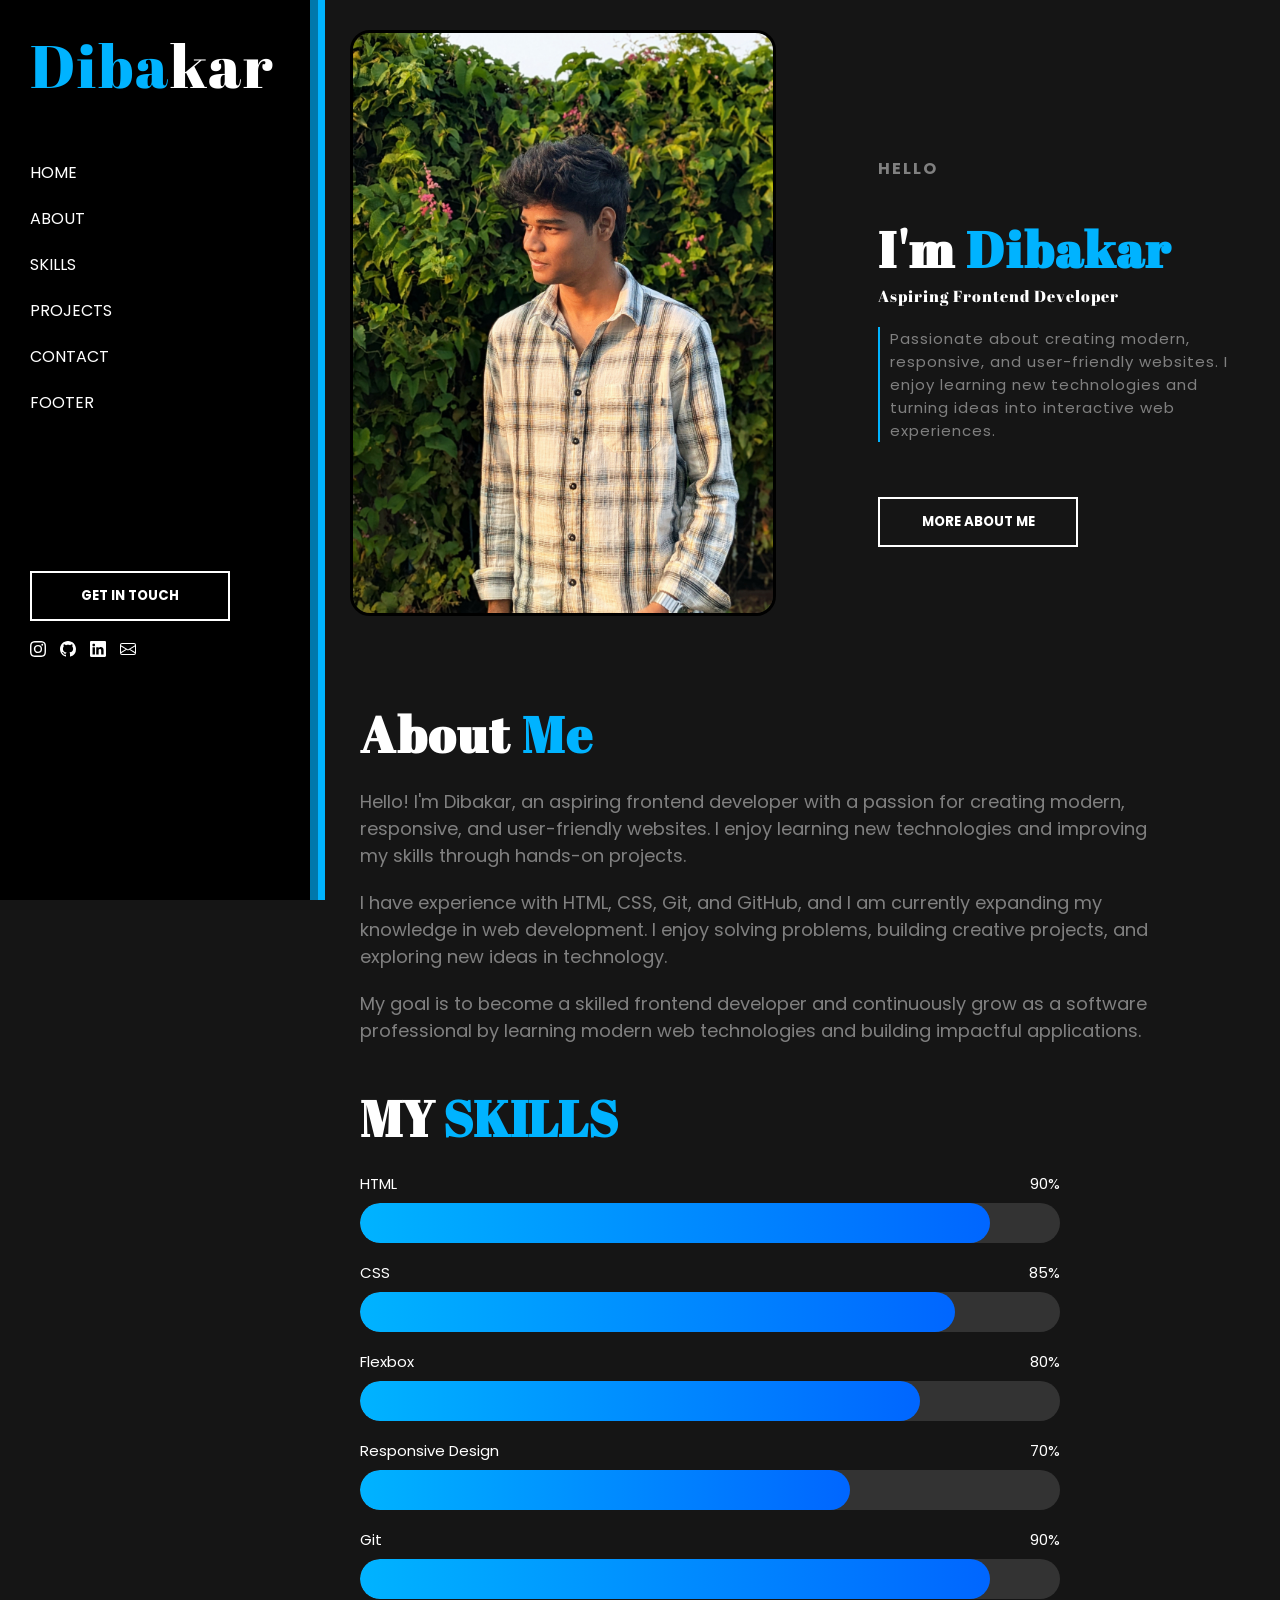
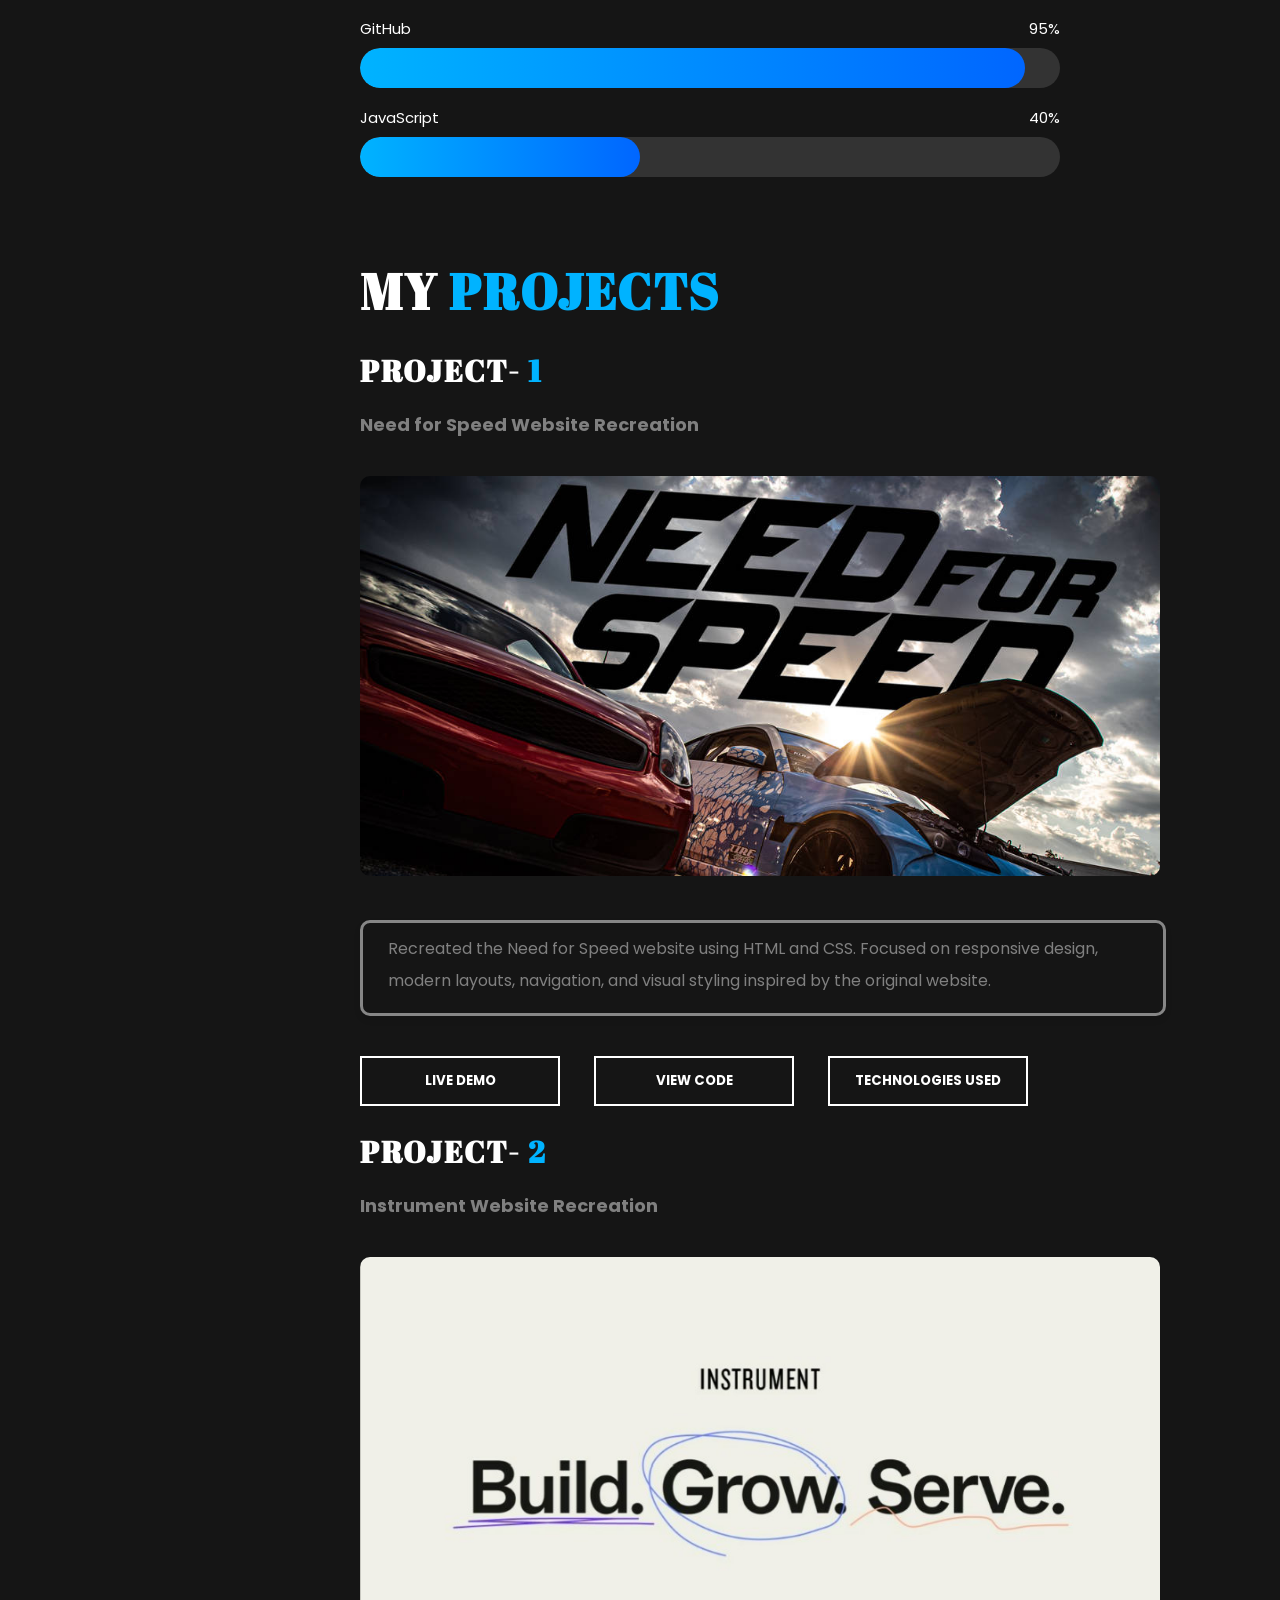
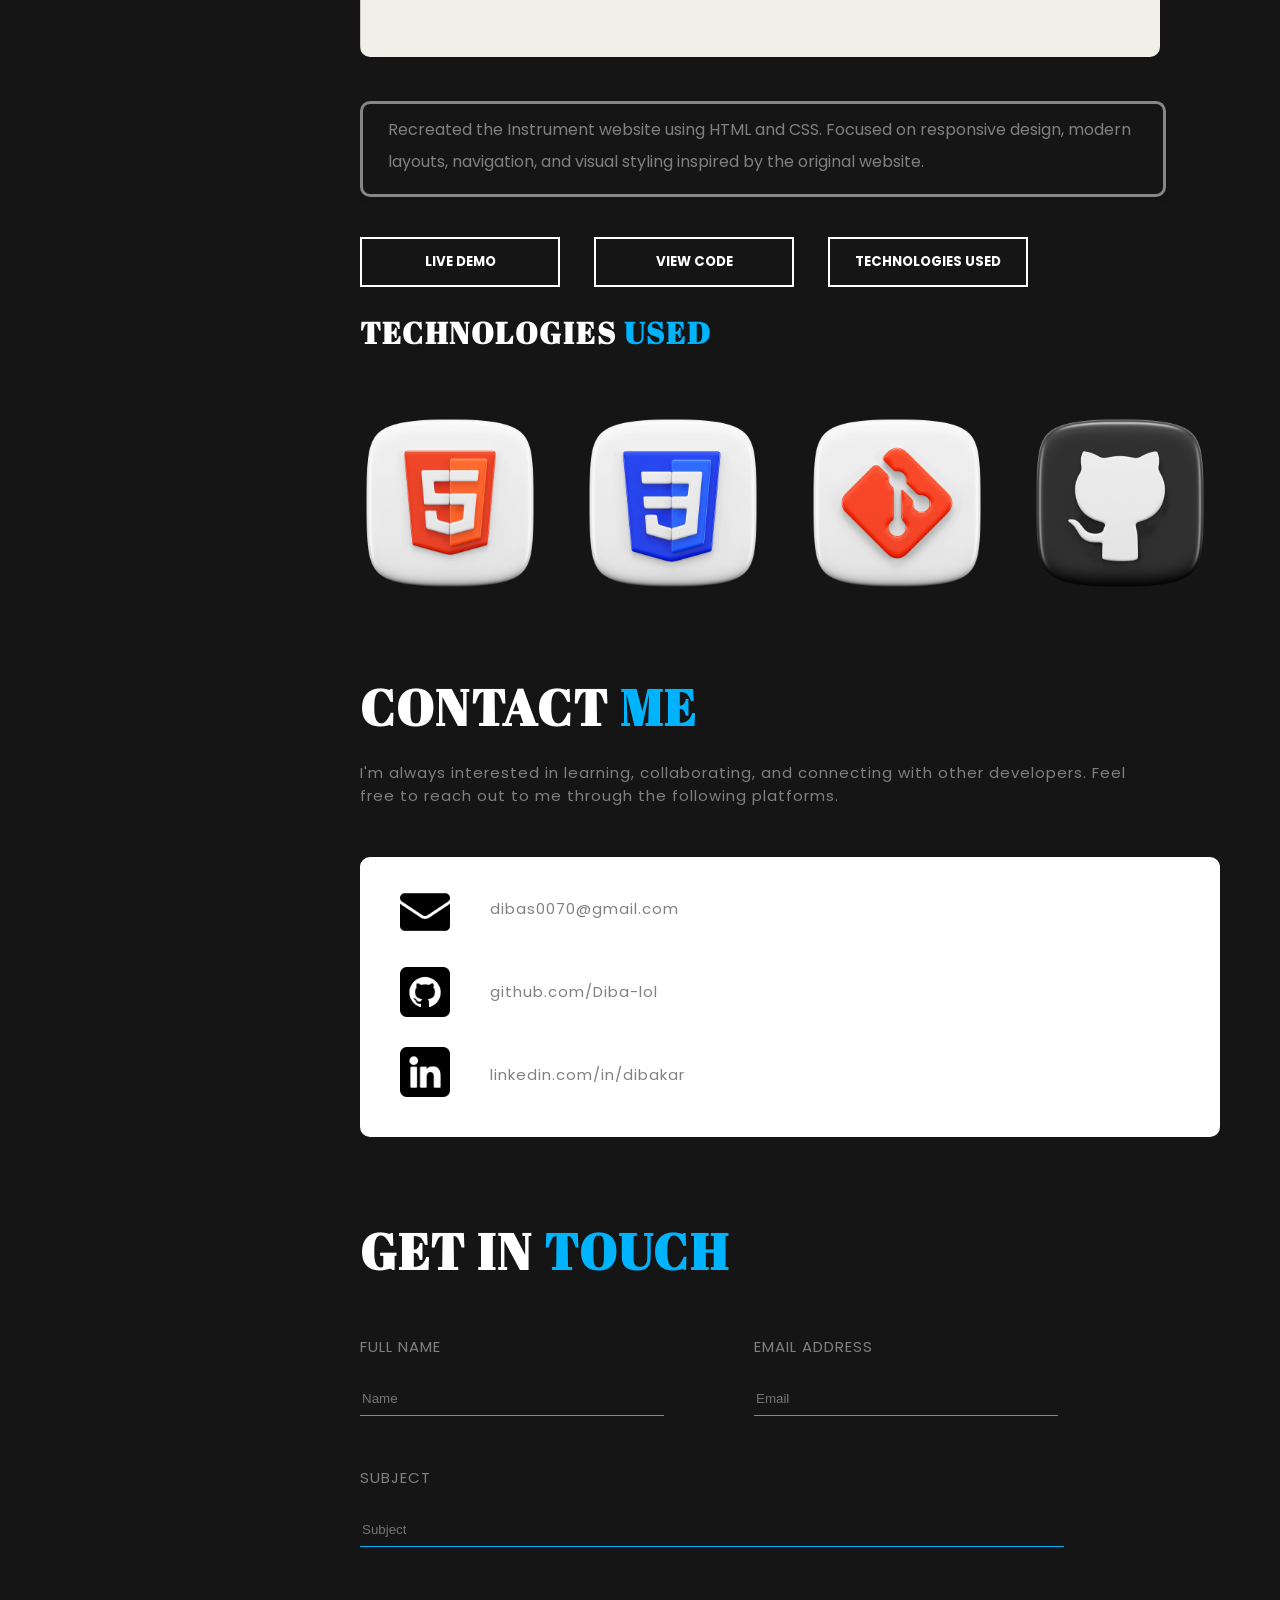
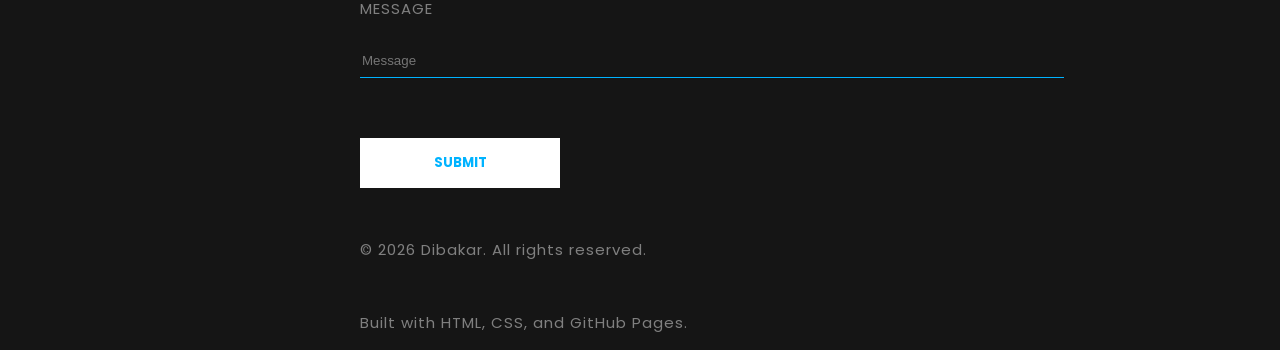
==== portfolio.html @ b7652b93 "Created My Protfolio" ====
<!DOCTYPE html>
<html lang="en">
<head>
  <meta charset="UTF-8">
  <meta name="viewport" content="width=device-width, initial-scale=1.0">
  <title>Dibakar</title>
  <link rel="stylesheet" href="https://cdnjs.cloudflare.com/ajax/libs/font-awesome/4.7.0/css/font-awesome.min.css">
  <link rel="preconnect" href="https://fonts.googleapis.com">
  <link rel="preconnect" href="https://fonts.gstatic.com" crossorigin>
  <link href="https://fonts.googleapis.com/css2?family=Abril+Fatface&family=Google+Sans:ital,opsz,wght@0,17..18,400..700;1,17..18,400..700&family=Poppins&family=Prata&display=swap" rel="stylesheet">
  <link rel="stylesheet" href="header.css">
  <link rel="stylesheet" href="body.css">
  <link rel="stylesheet" href="final.css">
</head>
<body>
  <div class="side-bar">
    <div class="side-container1">
      <h1 class="title"><span style="color: rgb(0, 179, 255);">Diba</span>kar</h1>
    </div>
    <div class="side-container2">
      <a href="#home">
        <p class="side-contant" >HOME</p>
      </a>
      <a href="#about">
        <p class="side-contant">ABOUT</p>
      </a>
            <a href="#skills">
        <p class="side-contant">SKILLS</p>
      </a>
      <a href="#projects">
        <p class="side-contant">PROJECTS</p>
      </a>
      <a href="#contact">
        <p class="side-contant">CONTACT</p>
      </a>
      <a href="#footer">
        <p class="side-contant">FOOTER</p>
      </a>
    </div>
    <div class="side-container3">
    <div class="sidebar-button">
      <a href="#get in touch">
      <button class="button-1">GET IN TOUCH</button>
      </a>
    </div>
    <a>
    <svg xmlns="http://www.w3.org/2000/svg" width="16" height="16" fill="currentColor" class="bi bi-instagram" viewBox="0 0 16 16"><path d="M8 0C5.829 0 5.556.01 4.703.048 3.85.088 3.269.222 2.76.42a3.9 3.9 0 0 0-1.417.923A3.9 3.9 0 0 0 .42 2.76C.222 3.268.087 3.85.048 4.7.01 5.555 0 5.827 0 8.001c0 2.172.01 2.444.048 3.297.04.852.174 1.433.372 1.942.205.526.478.972.923 1.417.444.445.89.719 1.416.923.51.198 1.09.333 1.942.372C5.555 15.99 5.827 16 8 16s2.444-.01 3.298-.048c.851-.04 1.434-.174 1.943-.372a3.9 3.9 0 0 0 1.416-.923c.445-.445.718-.891.923-1.417.197-.509.332-1.09.372-1.942C15.99 10.445 16 10.173 16 8s-.01-2.445-.048-3.299c-.04-.851-.175-1.433-.372-1.941a3.9 3.9 0 0 0-.923-1.417A3.9 3.9 0 0 0 13.24.42c-.51-.198-1.092-.333-1.943-.372C10.443.01 10.172 0 7.998 0zm-.717 1.442h.718c2.136 0 2.389.007 3.232.046.78.035 1.204.166 1.486.275.373.145.64.319.92.599s.453.546.598.92c.11.281.24.705.275 1.485.039.843.047 1.096.047 3.231s-.008 2.389-.047 3.232c-.035.78-.166 1.203-.275 1.485a2.5 2.5 0 0 1-.599.919c-.28.28-.546.453-.92.598-.28.11-.704.24-1.485.276-.843.038-1.096.047-3.232.047s-2.39-.009-3.233-.047c-.78-.036-1.203-.166-1.485-.276a2.5 2.5 0 0 1-.92-.598 2.5 2.5 0 0 1-.6-.92c-.109-.281-.24-.705-.275-1.485-.038-.843-.046-1.096-.046-3.233s.008-2.388.046-3.231c.036-.78.166-1.204.276-1.486.145-.373.319-.64.599-.92s.546-.453.92-.598c.282-.11.705-.24 1.485-.276.738-.034 1.024-.044 2.515-.045zm4.988 1.328a.96.96 0 1 0 0 1.92.96.96 0 0 0 0-1.92m-4.27 1.122a4.109 4.109 0 1 0 0 8.217 4.109 4.109 0 0 0 0-8.217m0 1.441a2.667 2.667 0 1 1 0 5.334 2.667 2.667 0 0 1 0-5.334"/></svg>
    </a>
    <a href="https://github.com/Diba-lol" target="_blank">
    <svg xmlns="http://www.w3.org/2000/svg" width="16" height="16" fill="currentColor" class="bi bi-github" viewBox="0 0 16 16"><path d="M8 0C3.58 0 0 3.58 0 8c0 3.54 2.29 6.53 5.47 7.59.4.07.55-.17.55-.38 0-.19-.01-.82-.01-1.49-2.01.37-2.53-.49-2.69-.94-.09-.23-.48-.94-.82-1.13-.28-.15-.68-.52-.01-.53.63-.01 1.08.58 1.23.82.72 1.21 1.87.87 2.33.66.07-.52.28-.87.51-1.07-1.78-.2-3.64-.89-3.64-3.95 0-.87.31-1.59.82-2.15-.08-.2-.36-1.02.08-2.12 0 0 .67-.21 2.2.82.64-.18 1.32-.27 2-.27s1.36.09 2 .27c1.53-1.04 2.2-.82 2.2-.82.44 1.1.16 1.92.08 2.12.51.56.82 1.27.82 2.15 0 3.07-1.87 3.75-3.65 3.95.29.25.54.73.54 1.48 0 1.07-.01 1.93-.01 2.2 0 .21.15.46.55.38A8.01 8.01 0 0 0 16 8c0-4.42-3.58-8-8-8"/></svg>
    </a>
    <a href="https://www.linkedin.com/in/dibakar-s-00095a318/" target="_blank">
      <svg xmlns="http://www.w3.org/2000/svg" width="16" height="16" fill="currentColor" class="bi bi-linkedin" viewBox="0 0 16 16"><path d="M0 1.146C0 .513.526 0 1.175 0h13.65C15.474 0 16 .513 16 1.146v13.708c0 .633-.526 1.146-1.175 1.146H1.175C.526 16 0 15.487 0 14.854zm4.943 12.248V6.169H2.542v7.225zm-1.2-8.212c.837 0 1.358-.554 1.358-1.248-.015-.709-.52-1.248-1.342-1.248S2.4 3.226 2.4 3.934c0 .694.521 1.248 1.327 1.248zm4.908 8.212V9.359c0-.216.016-.432.08-.586.173-.431.568-.878 1.232-.878.869 0 1.216.662 1.216 1.634v3.865h2.401V9.25c0-2.22-1.184-3.252-2.764-3.252-1.274 0-1.845.7-2.165 1.193v.025h-.016l.016-.025V6.169h-2.4c.03.678 0 7.225 0 7.225z"/></svg>
    </a>
    <a>
      <svg xmlns="http://www.w3.org/2000/svg" width="16" height="16" fill="currentColor" class="bi bi-envelope" viewBox="0 0 16 16"><path d="M0 4a2 2 0 0 1 2-2h12a2 2 0 0 1 2 2v8a2 2 0 0 1-2 2H2a2 2 0 0 1-2-2zm2-1a1 1 0 0 0-1 1v.217l7 4.2 7-4.2V4a1 1 0 0 0-1-1zm13 2.383-4.708 2.825L15 11.105zm-.034 6.876-5.64-3.471L8 9.583l-1.326-.795-5.64 3.47A1 1 0 0 0 2 13h12a1 1 0 0 0 .966-.741M1 11.105l4.708-2.897L1 5.383z"/></svg>
    </a>
    </div>
    </div>
  </div>
  <div class="home-container" id="home">
    <div>
      <img class="img-1" src="image/PXL_20260115_115658343.PORTRAIT.jpg" >
    </div>
    <div class="hello">
      <p class="info">HELLO</p>
      <h1 class="name">I'm <span style="color: rgb(0, 179, 255);">Dibakar</span></h1>
      <p class="description">Aspiring Frontend Developer</p>
      <p class="description1">Passionate about creating modern, responsive, and user-friendly websites. I enjoy learning new technologies and turning ideas into interactive web experiences.</p>
      <a href="#about">
      <button class="btn">MORE ABOUT ME</button>
      </a>
    </div>
  </div>
  <div id="about">
    <h1 class="abt">About <span style="color: rgb(0, 179, 255);">Me</span></h1>
    <p class="aboutme">Hello! I'm Dibakar, an aspiring frontend developer with a passion for creating modern, responsive, and user-friendly websites. I enjoy learning new technologies and improving my skills through hands-on projects.</p>
    <p class="aboutme">I have experience with HTML, CSS, Git, and GitHub, and I am currently expanding my knowledge in web development. I enjoy solving problems, building creative projects, and exploring new ideas in technology.</p>
    <p class="aboutme">My goal is to become a skilled frontend developer and continuously grow as a software professional by learning modern web technologies and building impactful applications.</p>

    <div class="skills-section" id="skills">
      <h1 class="skills-title">MY <span style="color: rgb(0, 179, 255);">SKILLS</span></h1>
      <div class="skill-item">
        <div class="skill-label">
          <span>HTML</span>
          <span>90%</span>
        </div>
        <div class="progress-bar"><div class="progress-fill html"></div></div>
      </div>
      <div class="skill-item">
        <div class="skill-label">
          <span>CSS</span>
          <span>85%</span>
        </div>
        <div class="progress-bar"><div class="progress-fill css"></div></div>
      </div>
      <div class="skill-item">
        <div class="skill-label">
          <span>Flexbox</span>
          <span>80%</span>
        </div>
        <div class="progress-bar"><div class="progress-fill fb"></div></div>
      </div>
      <div class="skill-item">
        <div class="skill-label">
          <span>Responsive Design</span>
          <span>70%</span>
        </div>
        <div class="progress-bar"><div class="progress-fill rd"></div></div>
      </div>
      <div class="skill-item">
        <div class="skill-label">
          <span>Git</span>
          <span>90%</span>
        </div>
        <div class="progress-bar"><div class="progress-fill git"></div></div>
      </div>
      <div class="skill-item">
        <div class="skill-label">
          <span>GitHub</span>
          <span>95%</span>
        </div>
        <div class="progress-bar"><div class="progress-fill github"></div></div>
      </div>
      <div class="skill-item">
        <div class="skill-label">
          <span>JavaScript</span>
          <span>40%</span>
        </div>
        <div class="progress-bar"><div class="progress-fill js"></div></div>
      </div>
    </div>
  </div>
  <section id="projects">
    <h1 class="project">MY <span style="color: rgb(0, 179, 255);">PROJECTS</span></h1>
    <div class="project-1">
    <h2 class="pro">PROJECT- <span style="color: rgb(0, 179, 255);">1</span></h2>
    <h3 class="project-title">Need for Speed Website Recreation</h3>
    <img class="project-image" src="image/need_for_speed_drift_days_by_mwinklerphotos_dfga2l3-pre.jpg" alt="Project 1">
    <div class="project-box">
    <p class="project-description">Recreated the Need for Speed website using HTML and CSS. Focused on responsive design, modern layouts, navigation, and visual styling inspired by the original website.</p>
    </div>
    </div>

    <div>
      <a href="https://diba-lol.github.io/project-2/" target="_blank">
        <button class="project-button">LIVE DEMO</button>
      </a>
      <a href="https://github.com/Diba-lol/project-2.git" target="_blank">
        <button class="project-button">VIEW CODE</button>
      </a>
      <a href="#technologies">
        <button class="project-button">TECHNOLOGIES USED</button>
      </a>
    </div>
    <div class="project-1">
    <h2 class="pro">PROJECT- <span style="color: rgb(0, 179, 255);">2</span></h2>
    <h3 class="project-title">Instrument Website Recreation</h3>
    <img class="project-image" src="image/Screenshot-2023-02-09-133128.jpg" alt="Project 1">
    <div class="project-box">
    <p class="project-description">Recreated the Instrument website using HTML and CSS. Focused on responsive design, modern layouts, navigation, and visual styling inspired by the original website.</p>
    </div>
    </div>
    <div>
      <a href="https://diba-lol.github.io/project-1/" target="_blank">
        <button class="project-button">LIVE DEMO</button>
      </a>
      <a href="https://github.com/Diba-lol/project-1.git" target="_blank">
        <button class="project-button">VIEW CODE</button>
      </a>
      <a href="#technologies">
        <button class="project-button">TECHNOLOGIES USED</button>
      </a>
    </div>
    <h2 class="pro" id="technologies">TECHNOLOGIES <span style="color: rgb(0, 179, 255);">USED</span></h2>
    <div class="tech-images">
      <img class="tech-image" src="image/html.png" alt="HTML">
      <img class="tech-image" src="image/css.png" alt="CSS">
      <img class="tech-image" src="image/git.png" alt="Git">
      <img class="tech-image" src="image/github (1).png" alt="Github">
    </div>
  </section>
  <section id="contact">
    <div>
      <h1 class="contact">CONTACT <span style="color: rgb(0, 179, 255);">ME</span></h1>
      <p class="contact-description">I'm always interested in learning, collaborating, and connecting with other developers. Feel free to reach out to me through the following platforms.</p>
    </div>
    <div class="contact-container">
    <div class="contact-images">
      <img class="contact-image" src="image/email.png" alt="Email">
      <img class="contact-image" src="image/github.png" alt="Github">
      <img class="contact-image" src="image/linkedin (2).png" alt="LinkedIn">
    </div>
    <div class="contact-info">
      <a href="mailto:dibas0070@gmail.com">
        <p class="contact-text1">dibas0070@gmail.com</p>
      </a>
      <a href="https://github.com/Diba-lol" target="_blank">
        <p class="contact-text2">github.com/Diba-lol</p>
      </a>
      <a href="https://www.linkedin.com/in/dibakar-s-00095a318/" target="_blank">
        <p class="contact-text3">linkedin.com/in/dibakar</p>
      </a>
    </div>
    </div>
  </section>
  <h1 class="contact" id="get in touch">GET IN <span style="color: rgb(0, 179, 255);">TOUCH</span></h1>
  <div class="contact-form1">
  <div>
  <p class="contact-text">FULL NAME</p>
  <input type="text" class="input-field1" placeholder="Name">
  </div>
  <div class="contact-form-group">
  <p class="contact-text">EMAIL ADDRESS</p>
  <input type="email" class="input-field1" placeholder="Email">
  </div>
  </div>
  <div class="contact-form2">
  <p class="contact-text">SUBJECT</p>
  <input type="text" class="input-field2" placeholder="Subject">
  </div>
  <div class="contact-form3">
  <p class="contact-text">MESSAGE</p>
  <input type="text" class="input-field2" placeholder="Message">
  </div>
  <button class="submit-button">SUBMIT</button>
  <footer id="footer">
    <div class="footer-container">
      <p class="footer-text">© 2026 Dibakar. All rights reserved.</p>
      <p class="footer-text">Built with HTML, CSS, and GitHub Pages.</p>
      <div class="footer-icons">

  
  </body>
</html>
---- header.css ----
body{
  background-color: rgb(21, 21, 21);
  height: 5150px;
  padding-left: 330px;
  margin: 0%;
}

a{
  text-decoration: none;
  color: white;
}
.side-bar{
  display: inline-block;
  position: fixed;
  top: 0;
  left: 0;
  background-color: black;
  color: white;
  width: 280px;
  bottom: 0;
  border-right-style:groove;
  border-right-color: rgb(0, 179, 255);
  border-right-width: 15px;
  padding-top: 25px;
  padding-left: 30px;
}

.title{
  font-family: "Abril Fatface", serif;
  font-style: normal;
  font-weight: 300;
  font-size: 60px;
  margin: 0%;
  letter-spacing: 2px;
}

.side-container2{
  font-family: "Poppins", sans-serif;
  font-weight: 400;
  font-style: normal;
  margin-top: 50px;
  width: 50px;

}

.side-contant{
  cursor: pointer;
  position: relative;
  display: inline-block;
  transition: color 0.3s ease;
  margin-right: 18px;
  margin-top: 5px;
}

.side-contant::after{
  content: "";
  position: absolute;
  left: 0;
  bottom: -2px;
  width: 0;
  height: 2px;
  background-color: rgb(0, 179, 255);
  transition: width 0.3s ease;
}

.side-contant:hover{
  color: rgb(0, 179, 255);
}

.side-contant:hover::after{
  width: 100%;
}

.side-container3{
  width: 200px;
  margin-top: 140px;
}

.button-1{
  background-color: black;
  color: white;
  border-style: solid;
  border-color: white;
  width: 200px;
  height: 50px;
  font-family: "Poppins", sans-serif;
  font-weight: bold;
  transition: background-color 0.5s,color 0.5s;
  cursor: pointer;
}

.button-1:hover{
  background-color: white;
  color: rgb(0, 179, 255);
}

.button-1:active{
  opacity: 80%;
}


svg{
  margin-top: 20px;
  margin-right: 10px;
  cursor: pointer;
  
}
---- body.css ----
.img-1{
  margin-top: 30px;
  object-fit: cover;
  width: 420px;
  height: 580px;
  transition: transform 0.4s ease, box-shadow 0.4s ease;
  border-style: solid;
  border-radius: 20px;
  margin-left: 20px;
}

.img-1:hover,
.img-1:active{
  transform: translateX(5px) scale(1.01);
  box-shadow: 0 8px 20px rgba(0, 0, 0, 0.25);
}

.home-container{
  display: flex;
  flex-direction: row;
  justify-content: space-between;

}

.hello{
  padding-top: 140px;
  padding-right: 50px;

}

.info{
  font-family: "Poppins", sans-serif;
  color: gray;
  font-weight: bold;
  letter-spacing: 2px;

}

.name{
  font-family: "Abril Fatface", serif;
  color: white;
  font-size: 50px;
  margin-bottom: 0px;
  letter-spacing: 2px;
}

.description{
   font-family: "Abril Fatface", serif;
   color: white;
   margin-top: 2px;
   letter-spacing: 1px;
}

.description1{
   font-family: "Poppins", sans-serif;
   color: gray;
   margin-top: 10px;
   letter-spacing: 1px;
   font-size: 15px;
   width: 340px;
   border-left: 2px solid rgb(0, 179, 255);
   padding-left: 10px;
   margin-top: 20px;
}

.btn{
 background-color: rgb(21, 21, 21);
  color: white;
  border-style: solid;
  border-color: white;
  width: 200px;
  height: 50px;
  font-family: "Poppins", sans-serif;
  font-weight: bold;
  transition: background-color 0.5s,color 0.5s;
  cursor: pointer;
  margin-top: 40px;
}

.btn:hover{
  background-color: white;
  color: rgb(0, 179, 255);
}
.abt{
  font-family: "Abril Fatface", serif;
  color: white;
  font-size: 50px;
  margin-bottom: 0px;
  letter-spacing: 2px;
  margin-left: 30px;
  margin-top: 80px;
}
.aboutme{
  font-family: "Poppins", sans-serif;
  color: gray;
  font-size: 18px;
  margin-left: 30px;
  margin-top: 20px;
  width: 800px;
  line-height: 1.5;
}

.skills-section{
  margin: 40px 30px 0;
  width: 700px;
}

.skills-title{
  font-family: "Abril Fatface", serif;
  color: white;
  font-size: 50px;
  margin-bottom: 20px;
}

.skill-item{
  margin-bottom: 18px;
}

.skill-label{
  display: flex;
  justify-content: space-between;
  color: white;
  font-family: "Poppins", sans-serif;
  font-size: 15px;
  margin-bottom: 8px;
}

.progress-bar{
  width: 100%;
  height: 40px;
  background-color: #333;
  border-radius: 30px;
  overflow: hidden; 
}

 
.progress-fill{
  height: 100%;
  border-radius: 30px;
  transform: scaleX(0);
  transform-origin: left;
  animation: fillBar 1.2s ease forwards;
}

.html{ width: 90%; background: linear-gradient(90deg, rgb(0,179,255), rgb(0, 102, 255)); }
.css{ width: 85%; background: linear-gradient(90deg, rgb(0,179,255), rgb(0, 102, 255)); }
.fb{ width: 80%; background: linear-gradient(90deg, rgb(0,179,255), rgb(0, 102, 255)); }
.rd{ width: 70%; background: linear-gradient(90deg, rgb(0,179,255), rgb(0, 102, 255)); }
.git{ width: 90%; background: linear-gradient(90deg, rgb(0,179,255), rgb(0, 102, 255)); }
.github{ width: 95%; background: linear-gradient(90deg, rgb(0,179,255), rgb(0, 102, 255)); }
.js{ width: 40%; background: linear-gradient(90deg, rgb(0,179,255), rgb(0, 102, 255)); }

@keyframes fillBar {
  from { transform: scaleX(0); }
  to { transform: scaleX(1); }
}

.project{
  font-family: "Abril Fatface", serif;
  color: white;
  font-size: 50px;
  margin-bottom: 0px;
  letter-spacing: 2px;
  margin-left: 30px;
  margin-top: 80px;
}

.pro{
  font-family: "Abril Fatface", serif;
  color: white;
  font-size: 30px;
  margin-bottom: 0px;
  letter-spacing: 2px;
  margin-left: 30px;
}

.project-title{
  font-family: "Poppins", sans-serif;
  color: gray;
  font-size: 18px;
  margin-left: 30px;
  margin-top: 20px;
  width: 800px;
  line-height: 1.5;
}

.project-image{
  width: 800px;
  height: 400px;
  object-fit: cover;
  object-position: top;
  margin-left: 30px;
  margin-top: 20px;
  border-radius: 10px;
  transition: transform 0.3s ease, box-shadow 0.3s ease;

}

.project-image:hover,
.project-image:active{
  transform: translateY(-5px) scale(1.02);
  box-shadow: 0 8px 20px rgba(0, 0, 0, 0.25);
}

.project-description{
  font-family: "Poppins", sans-serif;
  color: gray;
  font-size: 16px;
  width: 750px;
  line-height: 2;
  padding: 10px;
  margin-left: 30px;
  margin:auto

}

.project-box{
  background-color: rgb(21, 21, 21);
  border-style: solid;
  border-color: rgb(134, 134, 134);
  width: 800px;
  margin-left: 30px;
  height: 90px;
  margin-top: 40px;
  border-radius: 10px;
  box-shadow: 0 4px 6px rgba(0, 0, 0, 0.1);
  transition: transform 0.3s ease, box-shadow 0.3s ease; 
}

.project-box:hover,
.project-box:active{  
  transform: translateY(-5px) scale(1.02);
  box-shadow: 0 8px 20px rgba(0, 0, 0, 0.25);
}

.project-button{
  background-color: rgb(21, 21, 21);
  color: white;
  border-style: solid;
  border-color: white;
  width: 200px;
  height: 50px;
  font-family: "Poppins", sans-serif;
  font-weight: bold;
  transition: background-color 0.5s,color 0.5s;
  cursor: pointer;
  margin-left: 30px;
  margin-top: 40px;
}

.project-button:hover{
  background-color: white;
  color: rgb(0, 179, 255);
}

.tech-images{
  display: flex;
  flex-direction: row;
  justify-content: space-between;
  margin-left: 30px;
  margin-top: 60px;
  margin-right: 70px;
}

.tech-image{
  width: 180px;
  object-fit: contain;
  transition: transform 0.3s ease, box-shadow 0.3s ease;  
}

.tech-image:hover,
.tech-image:active{ 
  transform: translateY(-5px) scale(1.02);
}
---- final.css ----
.contact{
  font-family: "Abril Fatface", serif;
  color: white;
  font-size: 50px;
  margin-bottom: 0px;
  letter-spacing: 2px;
  margin-left: 30px;
  margin-top: 80px;
}

.contact-description{
  font-family: "Poppins", sans-serif;
  color: gray;
  letter-spacing: 1px;
  font-size: 15px;
  width: 800px;
  margin-top: 20px;
  margin-left: 30px;
}

.contact-image{
  width: 50px;
  height: 50px;
  margin-top: 30px;
  margin-left: 40px;

}

.contact-container{
  display: flex;
  flex-direction: row;
  margin-top: 50px;
  background-color: white;
  height: 280px;
  margin-left: 30px;
  margin-right: 60px;
  border-radius: 10px;
  transition: box-shadow 0.3s ease;
}

.contact-container:hover{
  box-shadow: 0px 0px 10px rgb(0, 179, 255);
  transition: box-shadow 0.3s ease;
}

.contact-images{
  display: flex;
  flex-direction: column;
}

.contact-text1{
  font-family: "Poppins", sans-serif;
  color: gray;
  letter-spacing: 1px;
  font-size: 15px;
  margin-top: 10px;
  margin-left: 40px;
  display: inline-block;
}

.contact-text2{
  font-family: "Poppins", sans-serif;
  color: gray;
  letter-spacing: 1px;
  font-size: 15px;
  margin-top: 45px;
  margin-left: 40px;
  display: inline-block;
}

.contact-text3{
  font-family: "Poppins", sans-serif;
  color: gray;
  letter-spacing: 1px;
  font-size: 15px;
  margin-top: 45px;
  margin-left: 40px;
  display: inline-block;
}

.contact-text1:hover, .contact-text2:hover, .contact-text3:hover{
  color: rgb(0, 179, 255);
  cursor: pointer;
}

.contact-info{
  display: flex;
  flex-direction: column;
  margin-top: 30px;
}

.contact-form1{
  display: flex;
  flex-direction: row;
  margin-top: 40px;
}

.contact-text{
  font-family: "Poppins", sans-serif;
  color: gray;
  letter-spacing: 1px;
  font-size: 15px;
  margin-top: 10px;
  margin-left: 30px;
}

.input-field1{
  width: 300px;
  height: 30px;
  margin-top: 10px;
  margin-left: 30px;
  border: none;
  background-color: rgb(21, 21, 21);
  color: white;
  border-bottom: 1px solid rgb(0, 179, 255);
}

.input-field1:focus{
  outline: none;
  border-bottom: 1px solid rgb(0, 179, 255);
}

.contact-form-group{
  margin-left: 60px;
}

.contact-form2{
  margin-top: 50px;
}

.input-field2{
  width: 700px;
  height: 30px;
  margin-top: 10px;
  margin-left: 30px;
  border: none;
  background-color: rgb(21, 21, 21);
  color: white;
  border-bottom: 1px solid rgb(0, 179, 255);
}

.input-field2:focus{
  outline: none;
  border-bottom: 1px solid rgb(0, 179, 255);
}

.contact-form3{
  margin-top: 50px;
}

.submit-button{
  width: 200px;
  height: 50px;
  margin-top: 60px;
  margin-left: 30px;
  background-color: white;
  color: rgb(0, 179, 255);
  font-family: "Poppins", sans-serif;
  font-weight: bold;
  border: none;
  cursor: pointer;
}

.submit-button:hover{
  background-color: rgb(0, 179, 255);
  color: white;
  transition: background-color 0.3s ease, color 0.3s ease;

}

.submit-button:active{
  opacity: 80%;
}

.footer-text{
  font-family: "Poppins", sans-serif;
  color: gray;
  letter-spacing: 1px;
  font-size: 15px;
  margin-top: 50px;
  margin-left: 30px;
}
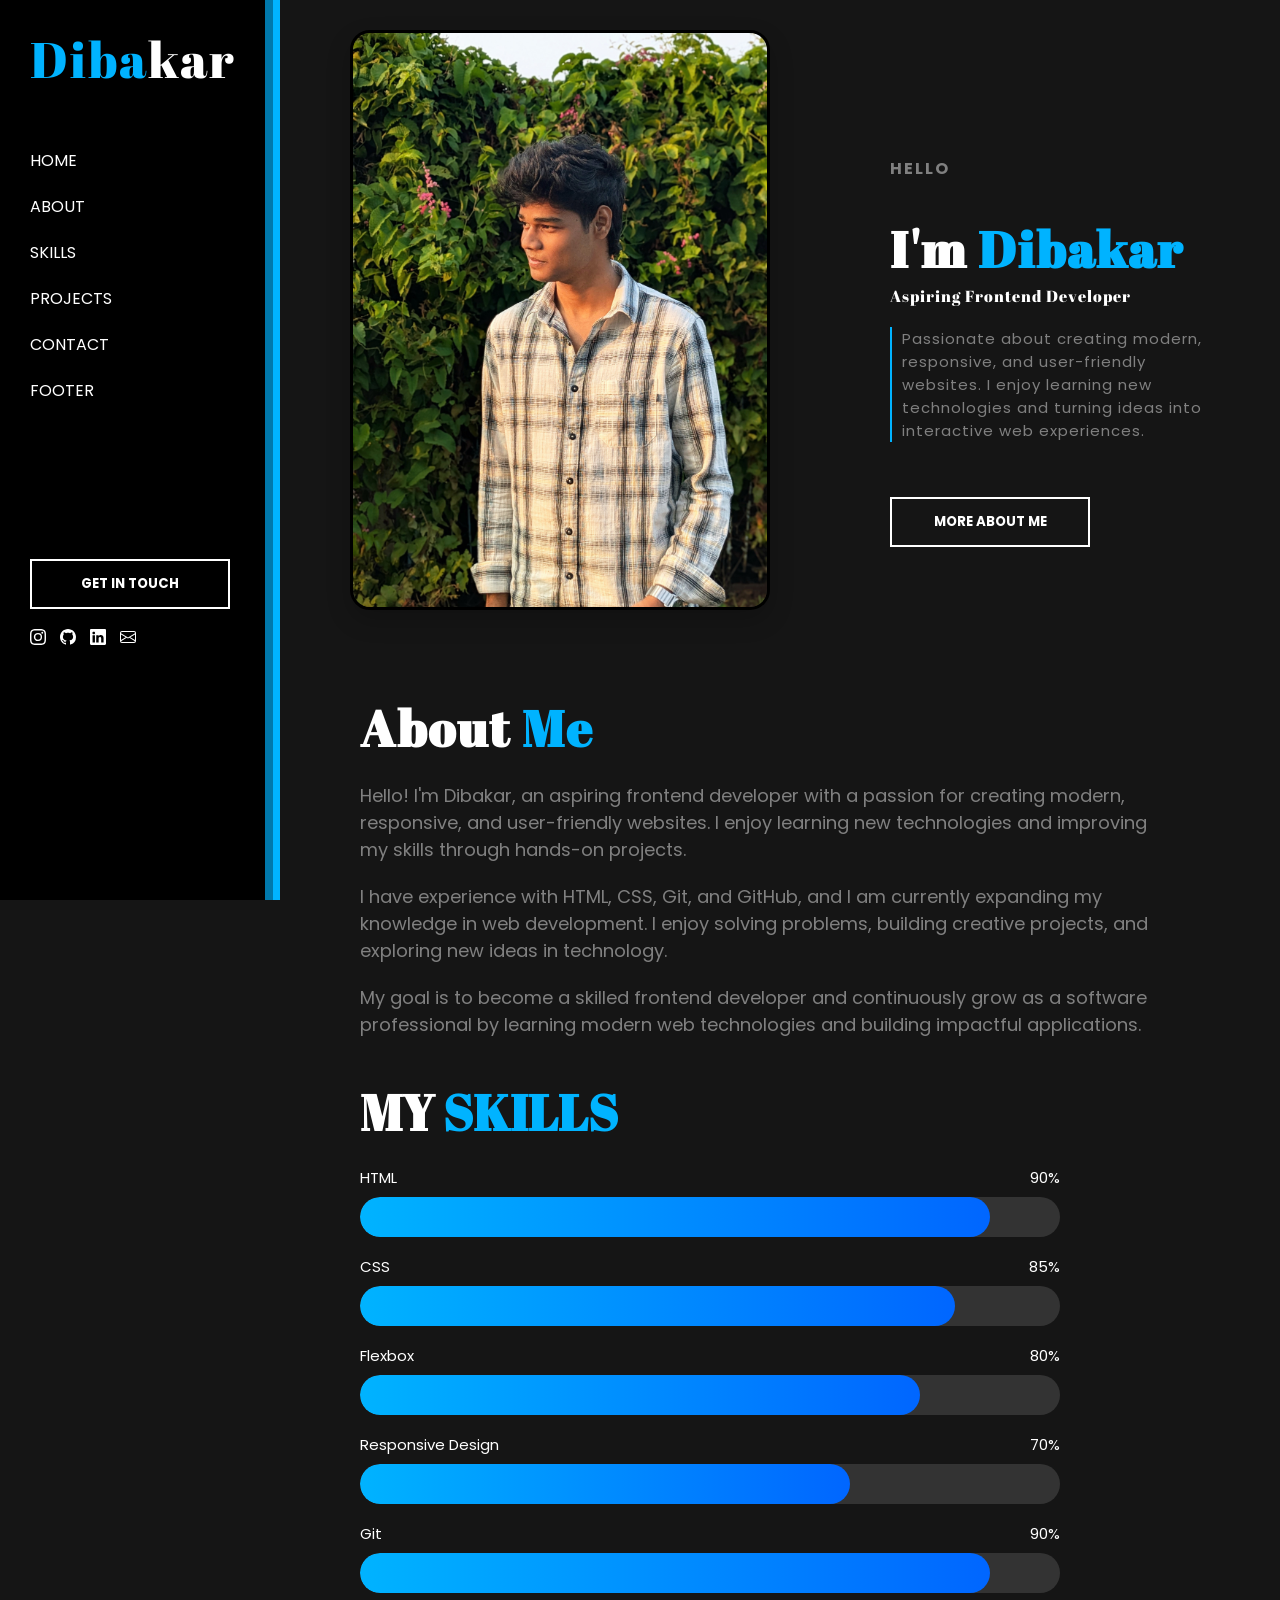
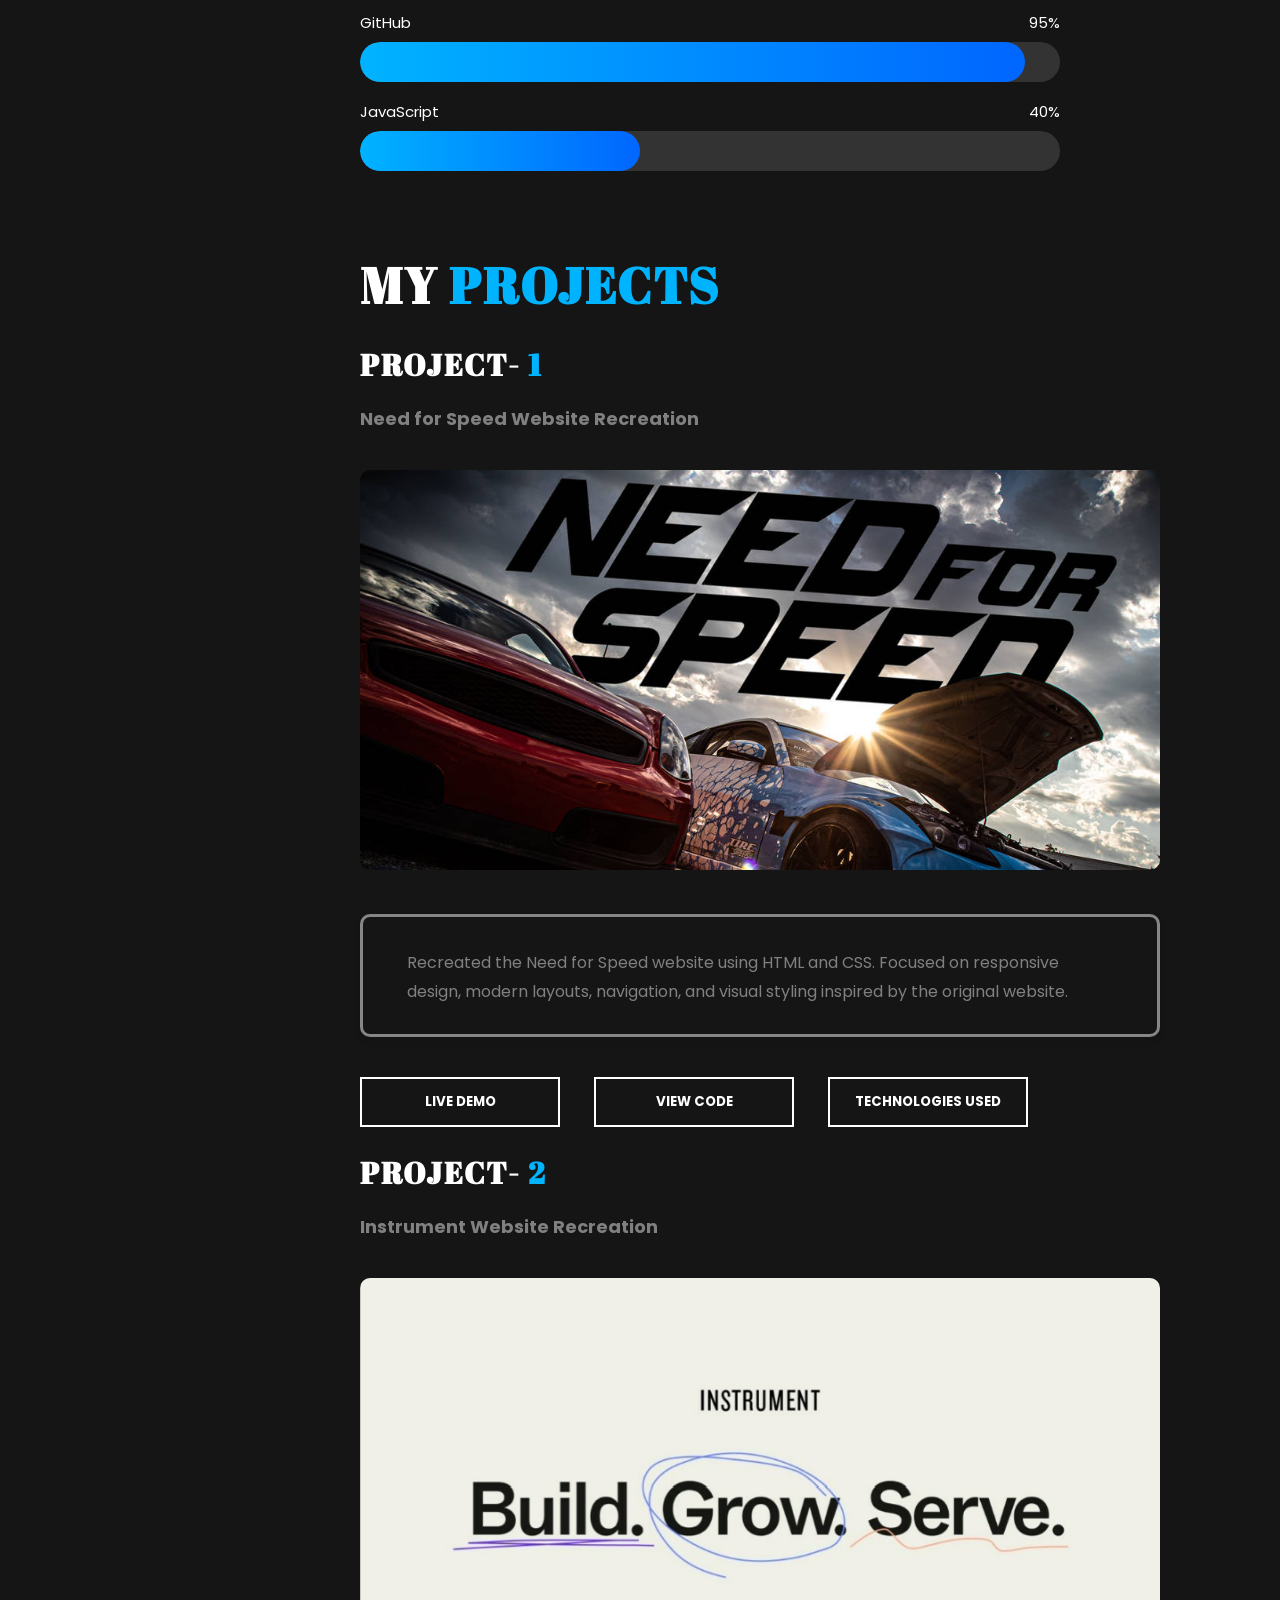
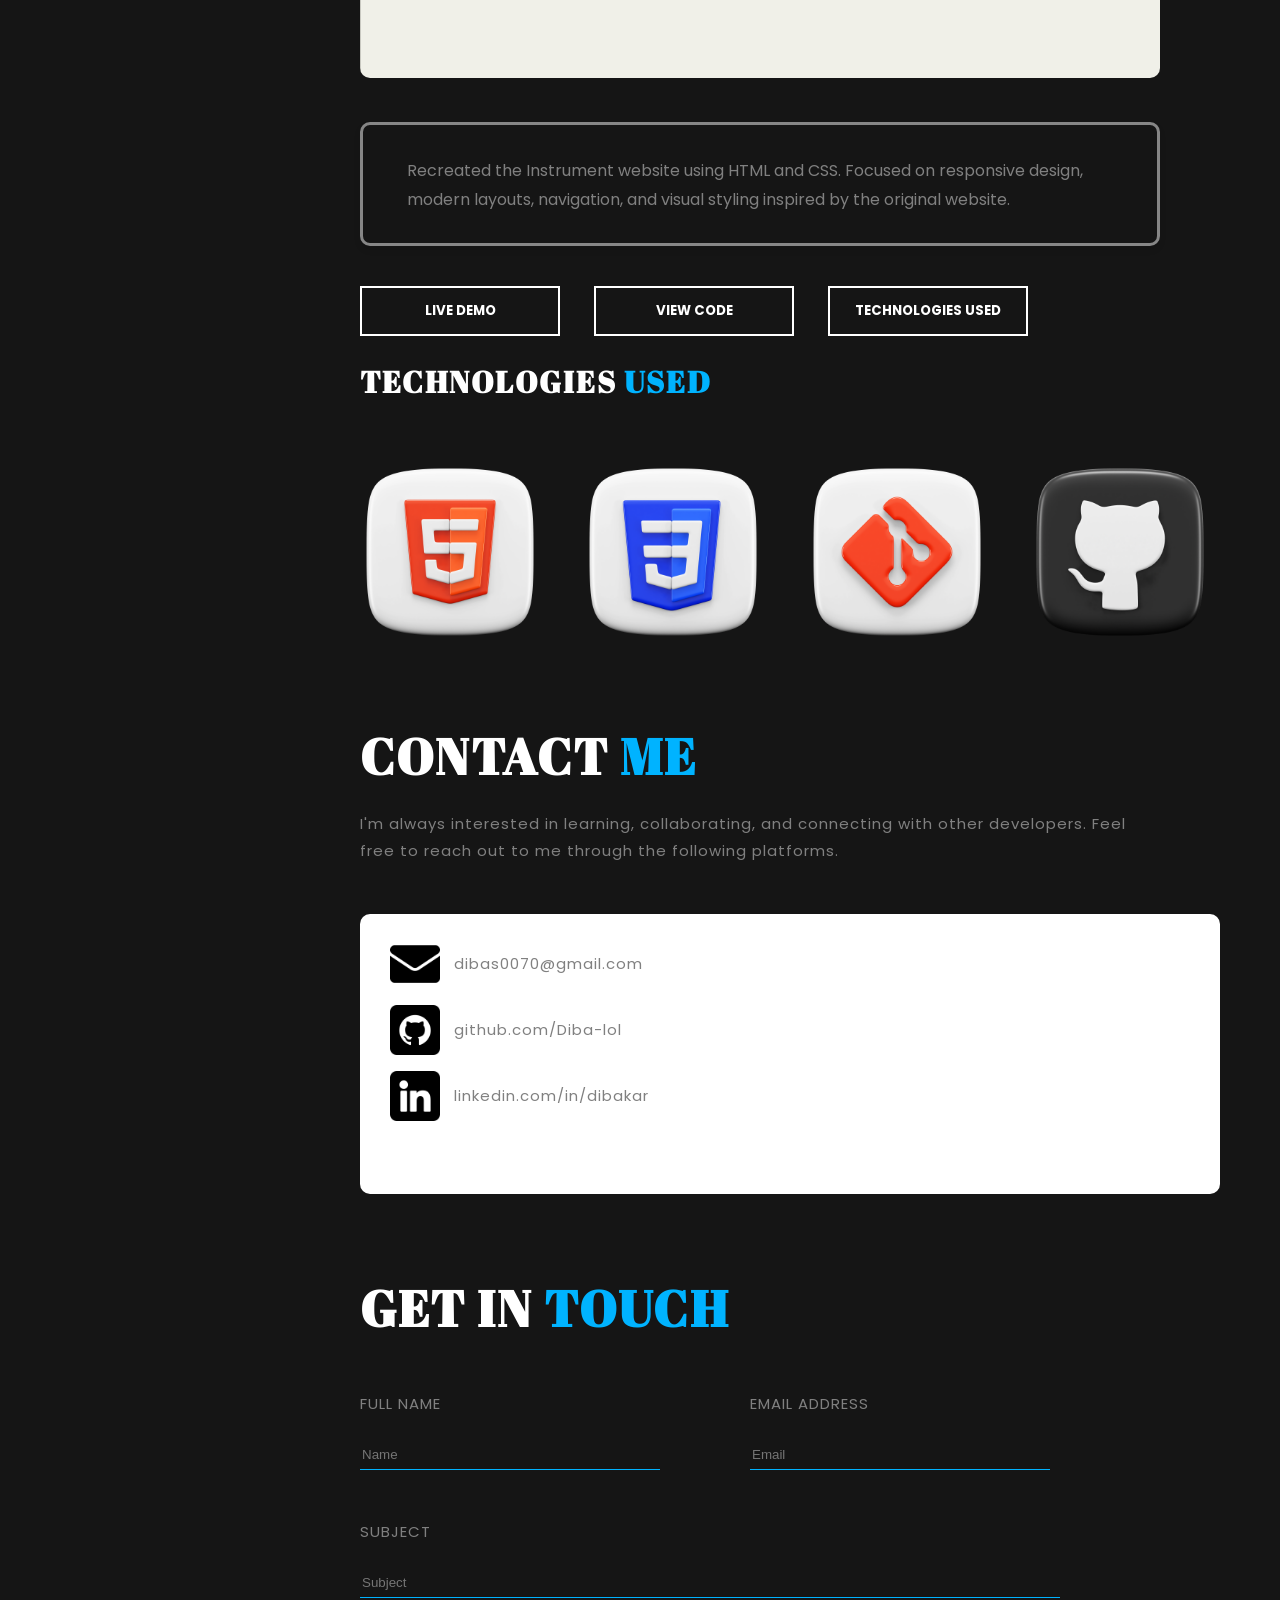
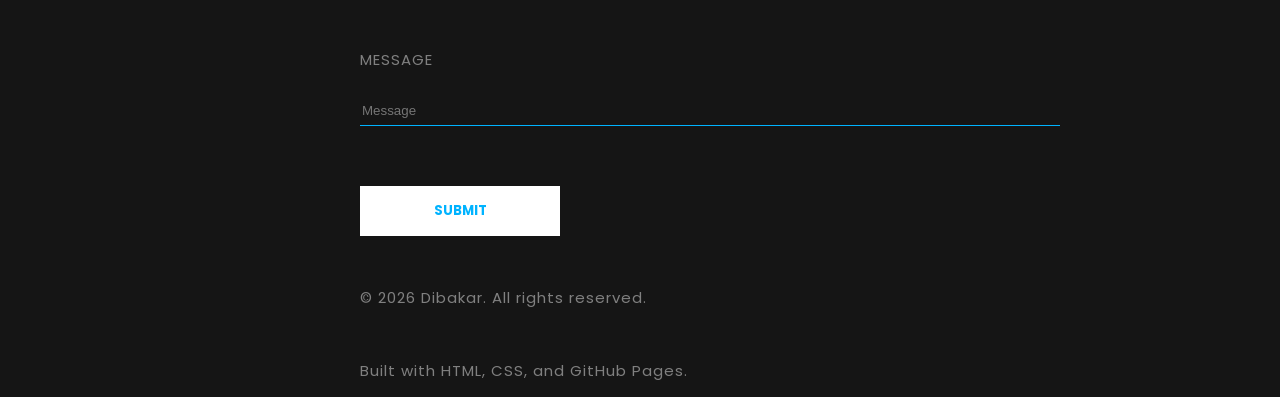
==== commit 027f66e8: "Created My Portfolio" ====
--- a/portfolio.html
+++ b/portfolio.html
@@ -186,22 +186,18 @@
       <p class="contact-description">I'm always interested in learning, collaborating, and connecting with other developers. Feel free to reach out to me through the following platforms.</p>
     </div>
     <div class="contact-container">
-    <div class="contact-images">
-      <img class="contact-image" src="image/email.png" alt="Email">
-      <img class="contact-image" src="image/github.png" alt="Github">
-      <img class="contact-image" src="image/linkedin (2).png" alt="LinkedIn">
-    </div>
-    <div class="contact-info">
-      <a href="mailto:dibas0070@gmail.com">
-        <p class="contact-text1">dibas0070@gmail.com</p>
-      </a>
-      <a href="https://github.com/Diba-lol" target="_blank">
-        <p class="contact-text2">github.com/Diba-lol</p>
-      </a>
-      <a href="https://www.linkedin.com/in/dibakar-s-00095a318/" target="_blank">
-        <p class="contact-text3">linkedin.com/in/dibakar</p>
-      </a>
-    </div>
+      <div class="contact-row">
+        <img class="contact-image" src="image/email.png" alt="Email">
+        <a href="mailto:dibas0070@gmail.com" class="contact-link">dibas0070@gmail.com</a>
+      </div>
+      <div class="contact-row">
+        <img class="contact-image" src="image/github.png" alt="Github">
+        <a href="https://github.com/Diba-lol" target="_blank" class="contact-link">github.com/Diba-lol</a>
+      </div>
+      <div class="contact-row">
+        <img class="contact-image" src="image/linkedin (2).png" alt="LinkedIn">
+        <a href="https://www.linkedin.com/in/dibakar-s-00095a318/" target="_blank" class="contact-link">linkedin.com/in/dibakar</a>
+      </div>
     </div>
   </section>
   <h1 class="contact" id="get in touch">GET IN <span style="color: rgb(0, 179, 255);">TOUCH</span></h1>
--- a/header.css
+++ b/header.css
@@ -1,8 +1,13 @@
+*{
+  box-sizing: border-box;
+}
+
 body{
   background-color: rgb(21, 21, 21);
-  height: 5150px;
+  min-height: 100vh;
   padding-left: 330px;
-  margin: 0%;
+  margin: 0;
+  overflow-x: hidden;
 }
 
 a{
@@ -18,18 +23,18 @@
   color: white;
   width: 280px;
   bottom: 0;
-  border-right-style:groove;
+  border-right-style: groove;
   border-right-color: rgb(0, 179, 255);
   border-right-width: 15px;
-  padding-top: 25px;
-  padding-left: 30px;
+  padding: 25px 20px 30px 30px;
+  z-index: 10;
 }
 
 .title{
   font-family: "Abril Fatface", serif;
   font-style: normal;
   font-weight: 300;
-  font-size: 60px;
+  font-size: 50px;
   margin: 0%;
   letter-spacing: 2px;
 }
@@ -85,13 +90,14 @@
   height: 50px;
   font-family: "Poppins", sans-serif;
   font-weight: bold;
-  transition: background-color 0.5s,color 0.5s;
+  transition: background-color 0.5s, color 0.5s, transform 0.3s ease;
   cursor: pointer;
 }
 
 .button-1:hover{
   background-color: white;
   color: rgb(0, 179, 255);
+  transform: translateY(-2px);
 }
 
 .button-1:active{
--- a/body.css
+++ b/body.css
@@ -7,6 +7,7 @@
   border-style: solid;
   border-radius: 20px;
   margin-left: 20px;
+  box-shadow: 0 10px 25px rgba(0, 0, 0, 0.2);
 }
 
 .img-1:hover,
@@ -64,7 +65,7 @@
 }
 
 .btn{
- background-color: rgb(21, 21, 21);
+  background-color: rgb(21, 21, 21);
   color: white;
   border-style: solid;
   border-color: white;
@@ -72,7 +73,7 @@
   height: 50px;
   font-family: "Poppins", sans-serif;
   font-weight: bold;
-  transition: background-color 0.5s,color 0.5s;
+  transition: background-color 0.5s, color 0.5s, transform 0.3s ease;
   cursor: pointer;
   margin-top: 40px;
 }
@@ -80,6 +81,7 @@
 .btn:hover{
   background-color: white;
   color: rgb(0, 179, 255);
+  transform: translateY(-2px);
 }
 .abt{
   font-family: "Abril Fatface", serif;
@@ -206,21 +208,21 @@
   font-family: "Poppins", sans-serif;
   color: gray;
   font-size: 16px;
-  width: 750px;
-  line-height: 2;
-  padding: 10px;
-  margin-left: 30px;
-  margin:auto
-
+  width: min(750px, calc(100% - 60px));
+  line-height: 1.8;
+  padding: 12px 14px;
+  margin-left: 30px;
+  margin-top: 20px;
+  box-sizing: border-box;
 }
 
 .project-box{
   background-color: rgb(21, 21, 21);
   border-style: solid;
   border-color: rgb(134, 134, 134);
-  width: 800px;
-  margin-left: 30px;
-  height: 90px;
+  width: min(800px, calc(100% - 60px));
+  margin-left: 30px;
+  min-height: 90px;
   margin-top: 40px;
   border-radius: 10px;
   box-shadow: 0 4px 6px rgba(0, 0, 0, 0.1);
@@ -242,7 +244,7 @@
   height: 50px;
   font-family: "Poppins", sans-serif;
   font-weight: bold;
-  transition: background-color 0.5s,color 0.5s;
+  transition: background-color 0.5s, color 0.5s, transform 0.3s ease;
   cursor: pointer;
   margin-left: 30px;
   margin-top: 40px;
@@ -251,6 +253,7 @@
 .project-button:hover{
   background-color: white;
   color: rgb(0, 179, 255);
+  transform: translateY(-2px);
 }
 
 .tech-images{
@@ -272,3 +275,172 @@
 .tech-image:active{ 
   transform: translateY(-5px) scale(1.02);
 }
+
+@media (max-width: 1100px){
+  .home-container{
+    flex-direction: column;
+    align-items: flex-start;
+    padding-right: 20px;
+  }
+
+  .hello{
+    padding-top: 40px;
+    padding-right: 0;
+  }
+
+  .img-1{
+    margin-left: 0;
+    width: min(90vw, 420px);
+    height: auto;
+  }
+
+  .aboutme,
+  .skills-section,
+  .project-title,
+  .project-description,
+  .project-box,
+  .project-image,
+  .contact-description{
+    width: min(90vw, 800px);
+    margin-left: 30px;
+    box-sizing: border-box;
+  }
+
+  .project-image{
+    height: auto;
+  }
+
+  .project-button{
+    display: inline-block;
+    margin: 20px 15px 0 30px;
+  }
+
+  .tech-images{
+    flex-wrap: wrap;
+    gap: 20px;
+    margin-right: 30px;
+  }
+
+  .tech-image{
+    width: 120px;
+  }
+}
+
+@media (max-width: 768px){
+  .home-container{
+    padding: 20px;
+  }
+
+  .img-1{
+    width: 100%;
+    max-width: 320px;
+    height: auto;
+    margin-top: 20px;
+  }
+
+  .name{
+    font-size: 40px;
+  }
+
+  .description1{
+    width: 100%;
+    max-width: 340px;
+  }
+
+  .abt,
+  .skills-title,
+  .project,
+  .contact{
+    font-size: 36px;
+    margin-left: 20px;
+  }
+
+  .aboutme,
+  .skills-section,
+  .project-title,
+  .project-description,
+  .project-box,
+  .contact-description{
+    width: calc(100% - 40px);
+    margin-left: 20px;
+  }
+
+  .project-image{
+    width: calc(100% - 40px);
+    margin-left: 20px;
+    height: auto;
+  }
+
+  .project-button{
+    width: calc(100% - 40px);
+    margin: 15px 20px 0;
+  }
+
+  .project-description{
+    width: calc(100% - 40px);
+    margin-left: 20px;
+    padding: 12px;
+  }
+
+  .project-box{
+    width: calc(100% - 40px);
+    margin-left: 20px;
+  }
+
+  .tech-images{
+    margin-left: 20px;
+    margin-right: 20px;
+    justify-content: center;
+  }
+
+  .tech-image{
+    width: 100px;
+  }
+}
+
+@media (max-width: 480px){
+  body{
+    padding-left: 0;
+  }
+
+  .home-container{
+    padding: 16px;
+  }
+
+  .hello{
+    padding-top: 20px;
+  }
+
+  .name{
+    font-size: 32px;
+  }
+
+  .description,
+  .description1,
+  .aboutme,
+  .project-description,
+  .contact-description{
+    font-size: 14px;
+    line-height: 1.7;
+  }
+
+  .btn,
+  .project-button,
+  .submit-button{
+    width: 100%;
+    margin-left: 0;
+  }
+
+  .project-button{
+    margin-top: 12px;
+  }
+
+  .skills-section,
+  .project-box,
+  .project-image,
+  .aboutme,
+  .contact-description{
+    width: 100%;
+    margin-left: 0;
+  }
+}
--- a/final.css
+++ b/final.css
@@ -13,80 +13,55 @@
   color: gray;
   letter-spacing: 1px;
   font-size: 15px;
-  width: 800px;
+  width: min(800px, calc(100% - 60px));
   margin-top: 20px;
   margin-left: 30px;
+  line-height: 1.8;
 }
 
 .contact-image{
   width: 50px;
   height: 50px;
-  margin-top: 30px;
-  margin-left: 40px;
-
+  margin: 0;
+}
+
+
+.contact-container:hover{
+  box-shadow: 0px 0px 10px rgb(0, 179, 255);
+  transition: box-shadow 0.3s ease;
 }
 
 .contact-container{
   display: flex;
-  flex-direction: row;
+  flex-direction: column;
+  gap: 16px;
   margin-top: 50px;
   background-color: white;
-  height: 280px;
+  min-height: 280px;
   margin-left: 30px;
   margin-right: 60px;
   border-radius: 10px;
   transition: box-shadow 0.3s ease;
-}
-
-.contact-container:hover{
-  box-shadow: 0px 0px 10px rgb(0, 179, 255);
-  transition: box-shadow 0.3s ease;
-}
-
-.contact-images{
+  padding: 25px 30px;
+}
+
+.contact-row{
   display: flex;
-  flex-direction: column;
-}
-
-.contact-text1{
-  font-family: "Poppins", sans-serif;
-  color: gray;
-  letter-spacing: 1px;
-  font-size: 15px;
-  margin-top: 10px;
-  margin-left: 40px;
-  display: inline-block;
-}
-
-.contact-text2{
-  font-family: "Poppins", sans-serif;
-  color: gray;
-  letter-spacing: 1px;
-  font-size: 15px;
-  margin-top: 45px;
-  margin-left: 40px;
-  display: inline-block;
-}
-
-.contact-text3{
-  font-family: "Poppins", sans-serif;
-  color: gray;
-  letter-spacing: 1px;
-  font-size: 15px;
-  margin-top: 45px;
-  margin-left: 40px;
-  display: inline-block;
-}
-
-.contact-text1:hover, .contact-text2:hover, .contact-text3:hover{
+  align-items: center;
+  gap: 14px;
+  min-height: 46px;
+}
+
+.contact-link{
+  font-family: "Poppins", sans-serif;
+  color: gray;
+  letter-spacing: 1px;
+  font-size: 15px;
+  text-decoration: none;
+}
+
+.contact-link:hover{
   color: rgb(0, 179, 255);
-  cursor: pointer;
-}
-
-.contact-info{
-  display: flex;
-  flex-direction: column;
-  margin-top: 30px;
 }
 
 .contact-form1{
@@ -179,4 +154,69 @@
   font-size: 15px;
   margin-top: 50px;
   margin-left: 30px;
+}
+
+@media (max-width: 1100px){
+  .contact-container{
+    height: auto;
+    margin-left: 30px;
+    margin-right: 30px;
+    padding: 20px;
+  }
+
+  .contact-form1{
+    flex-direction: column;
+    gap: 20px;
+  }
+
+  .contact-form-group{
+    margin-left: 30px;
+  }
+
+  .input-field1,
+  .input-field2{
+    width: min(100%, 700px);
+  }
+}
+
+@media (max-width: 768px){
+  .contact-container{
+    margin-left: 20px;
+    margin-right: 20px;
+    padding: 18px;
+  }
+
+  .contact-container{
+    padding: 18px;
+  }
+
+  .contact-row{
+    gap: 10px;
+  }
+
+  .contact-description{
+    width: calc(100% - 40px);
+    margin-left: 20px;
+  }
+
+  .contact-form1,
+  .contact-form2,
+  .contact-form3{
+    margin-left: 0;
+  }
+
+  .contact-form-group{
+    margin-left: 0;
+  }
+
+  .input-field1,
+  .input-field2{
+    width: calc(100% - 40px);
+    margin-left: 20px;
+  }
+
+  .submit-button{
+    width: calc(100% - 40px);
+    margin-left: 20px;
+  }
 }
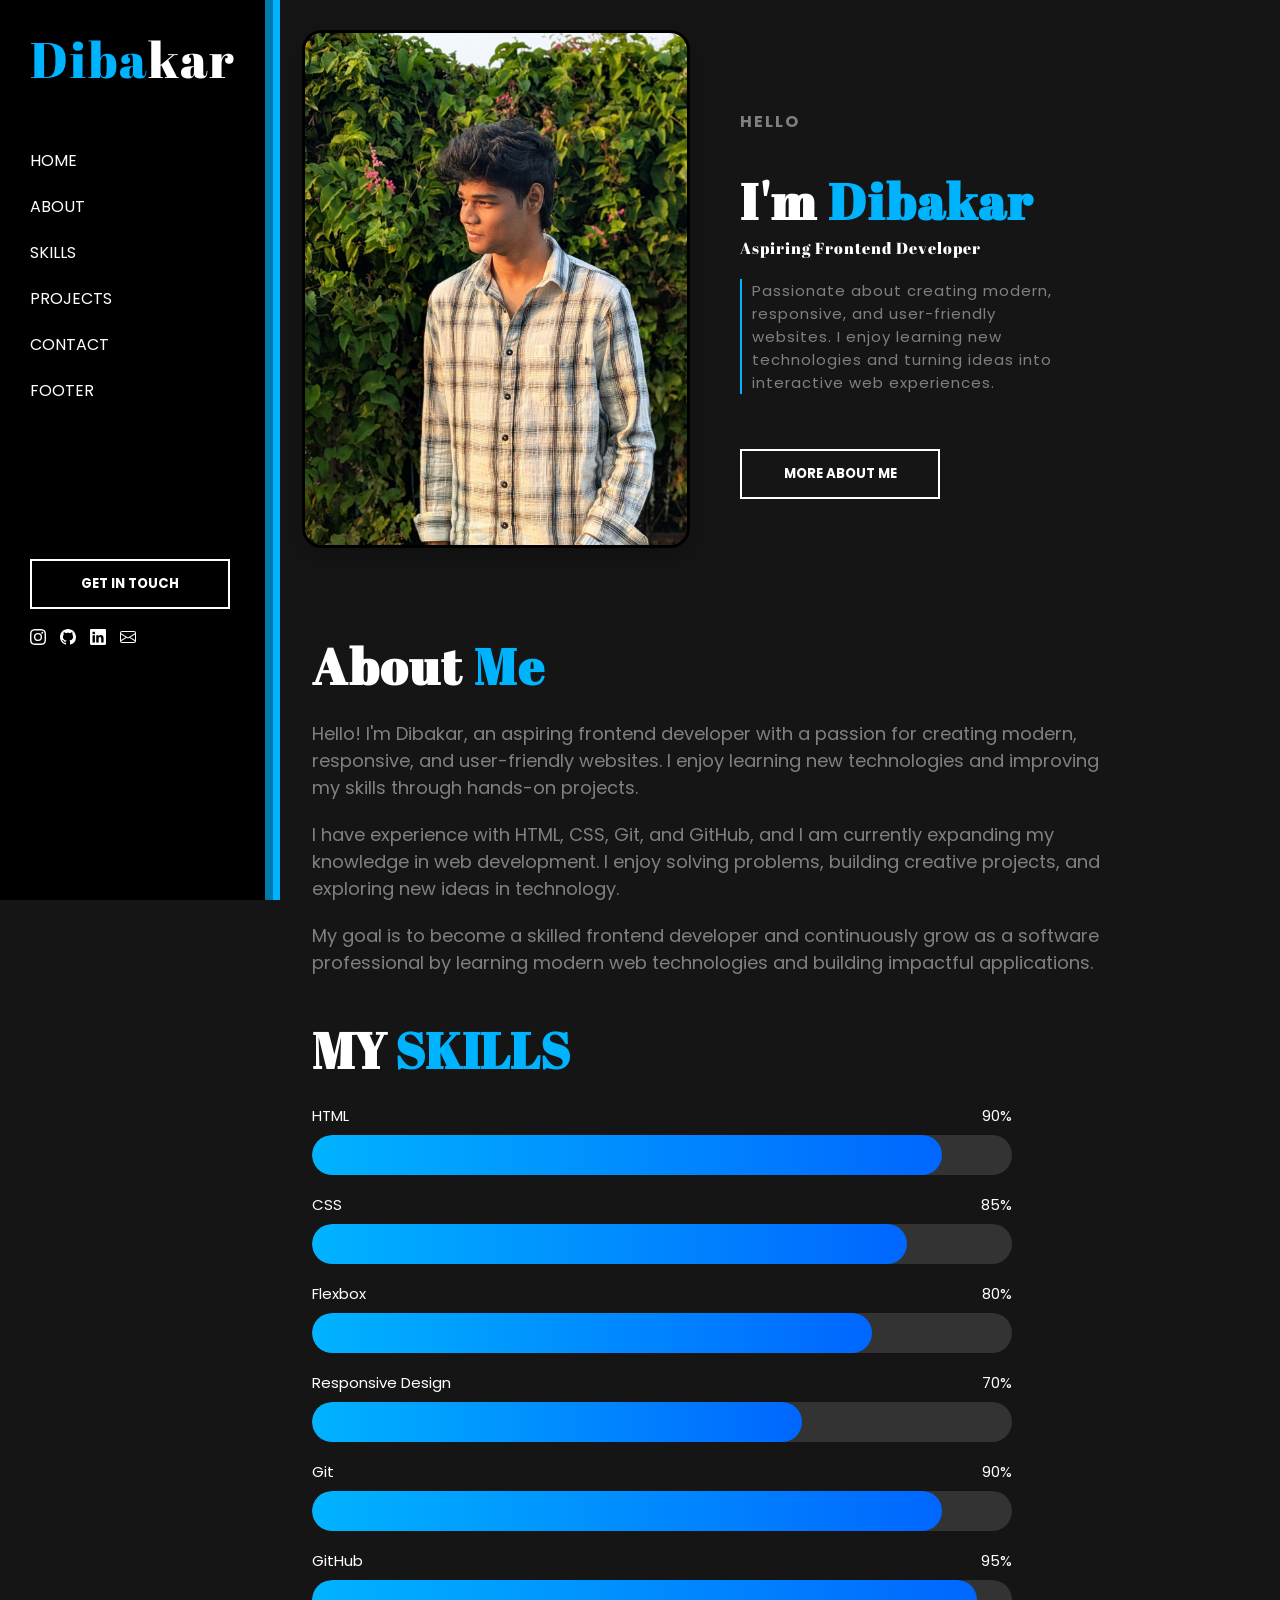
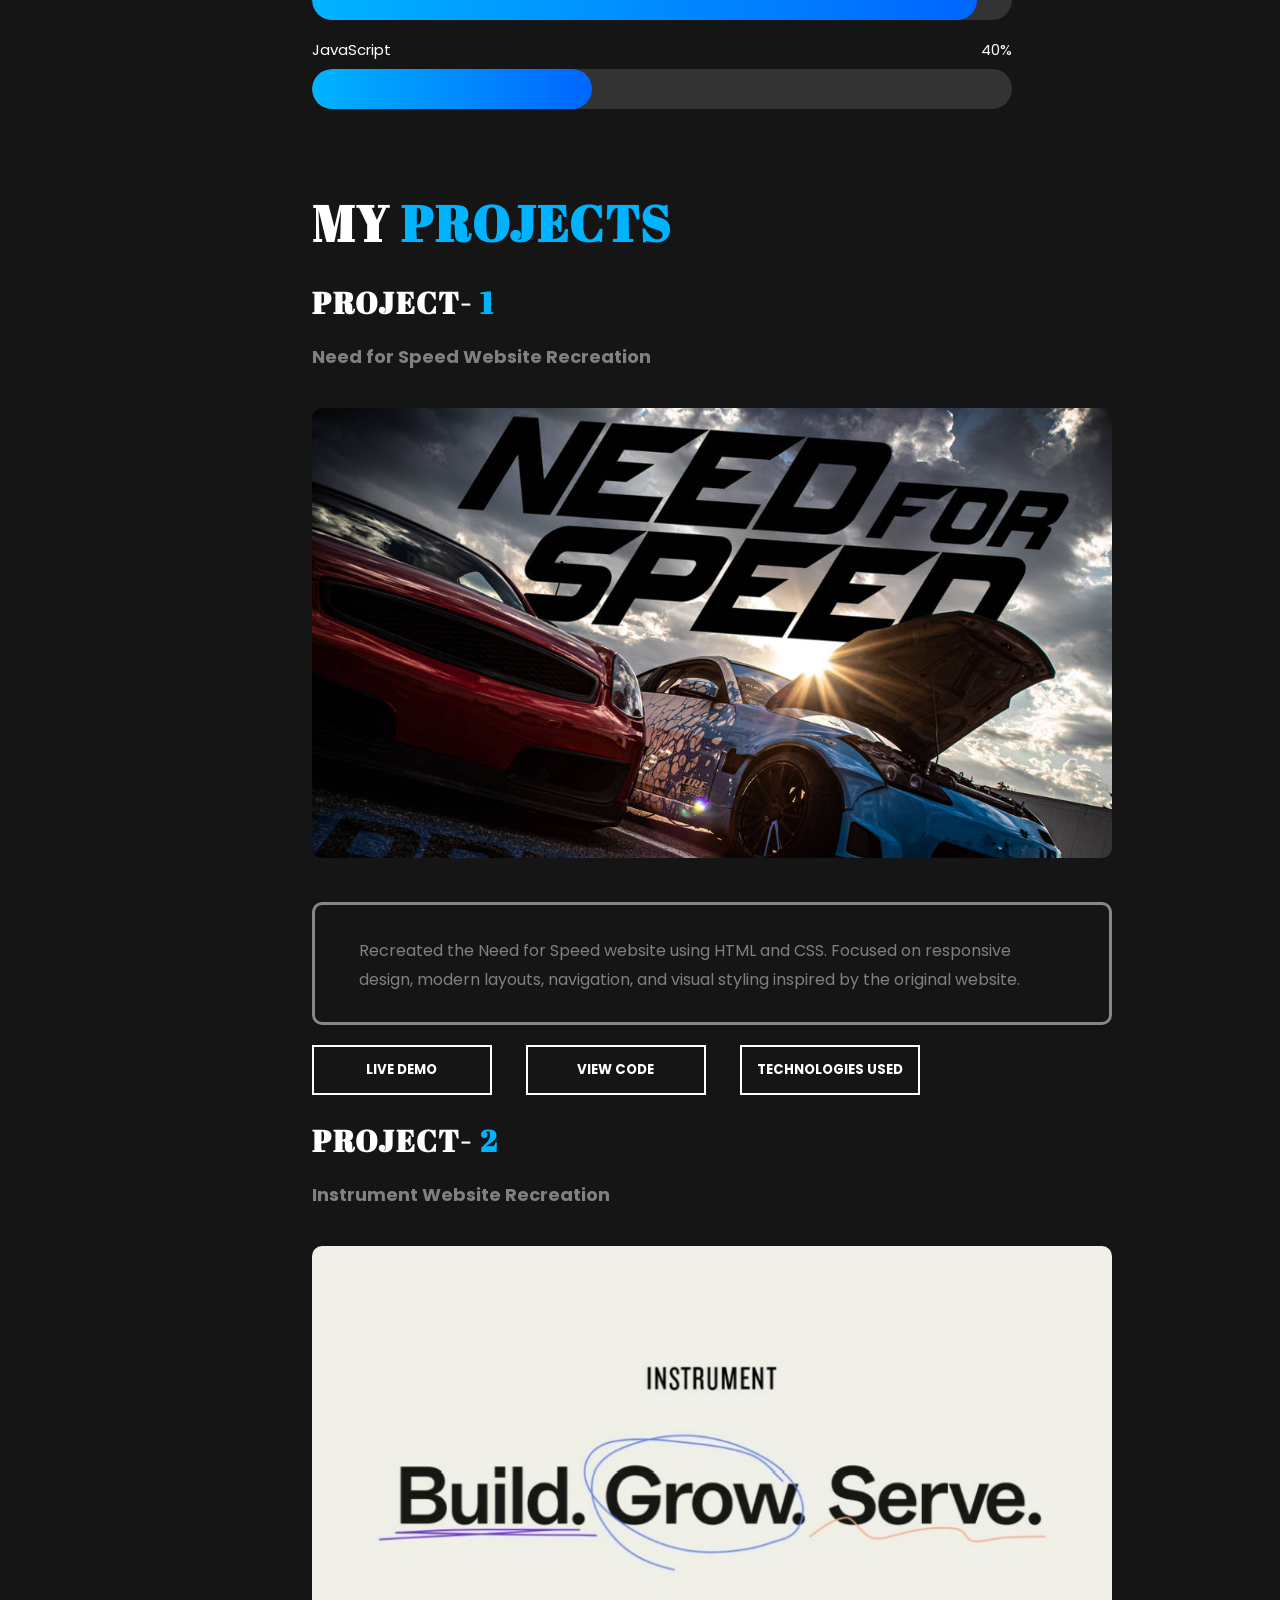
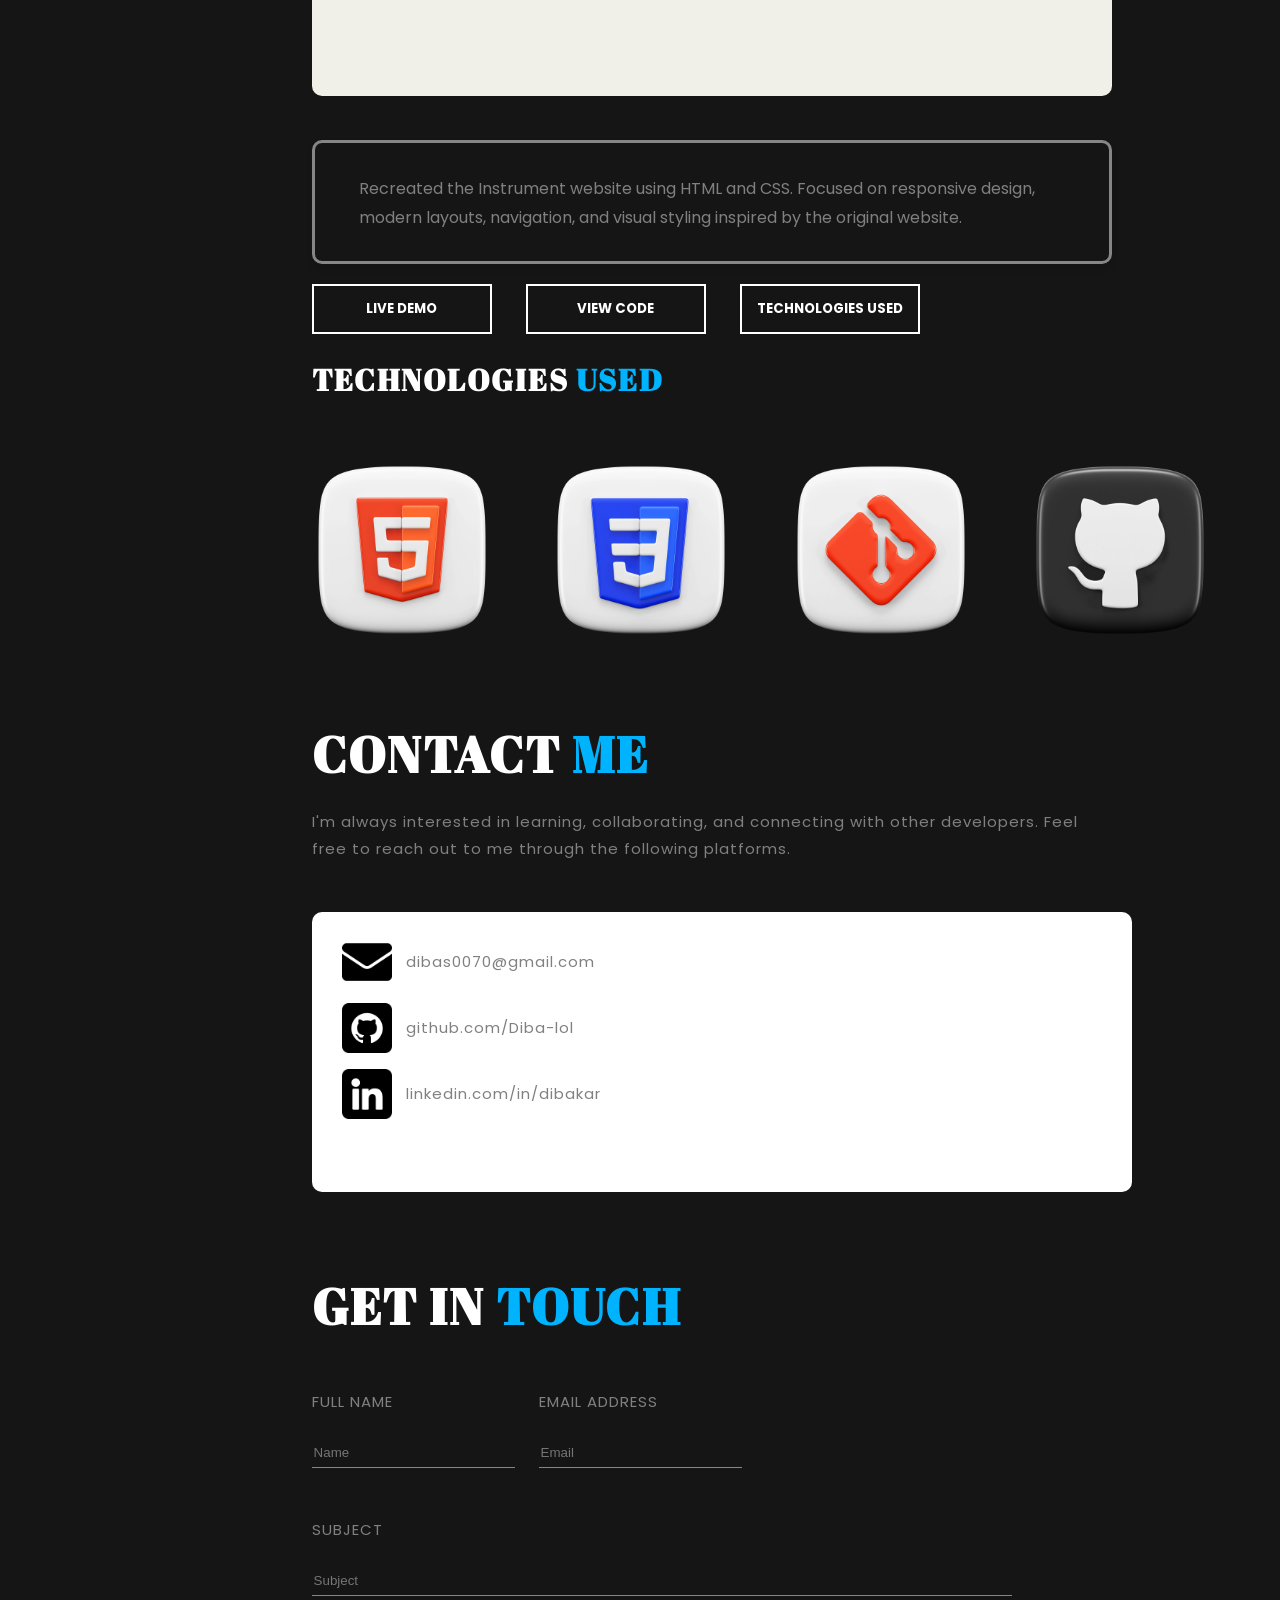
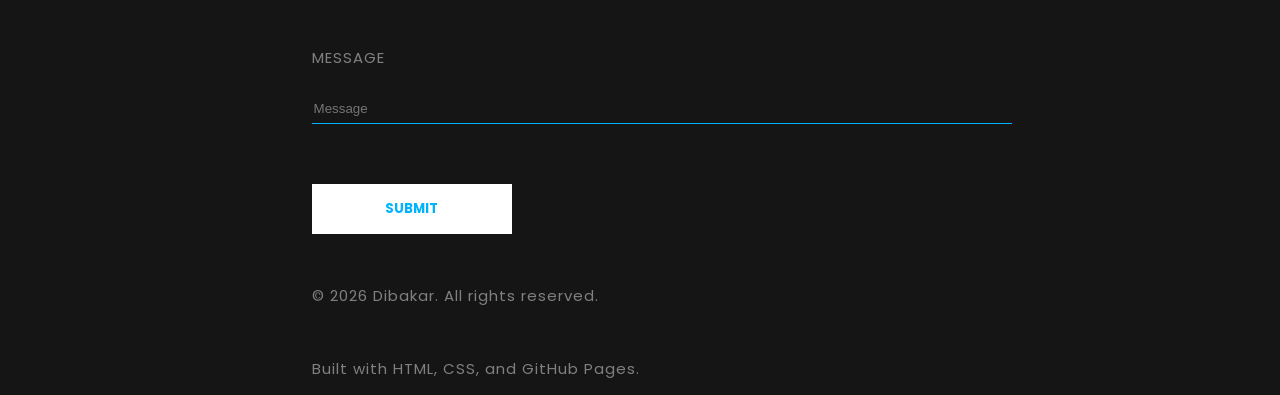
==== commit 41b8340a: "Created My Portfolio" ====
--- a/portfolio.html
+++ b/portfolio.html
@@ -13,8 +13,9 @@
   <link rel="stylesheet" href="final.css">
 </head>
 <body>
-  <div class="side-bar">
+  <div class="side-bar" id="sideBar">
     <div class="side-container1">
+      <button class="menu-toggle" onclick="toggleMenu()" aria-label="Toggle navigation">☰</button>
       <h1 class="title"><span style="color: rgb(0, 179, 255);">Diba</span>kar</h1>
     </div>
     <div class="side-container2">
@@ -72,6 +73,13 @@
       </a>
     </div>
   </div>
+  <script>
+    function toggleMenu() {
+      const sidebar = document.getElementById('sideBar');
+      sidebar.classList.toggle('open');
+    }
+  </script>
+
   <div id="about">
     <h1 class="abt">About <span style="color: rgb(0, 179, 255);">Me</span></h1>
     <p class="aboutme">Hello! I'm Dibakar, an aspiring frontend developer with a passion for creating modern, responsive, and user-friendly websites. I enjoy learning new technologies and improving my skills through hands-on projects.</p>
--- a/header.css
+++ b/header.css
@@ -5,7 +5,7 @@
 body{
   background-color: rgb(21, 21, 21);
   min-height: 100vh;
-  padding-left: 330px;
+  padding-left: clamp(250px, 22vw, 330px);
   margin: 0;
   overflow-x: hidden;
 }
@@ -21,13 +21,31 @@
   left: 0;
   background-color: black;
   color: white;
-  width: 280px;
+  width: clamp(240px, 22vw, 280px);
   bottom: 0;
   border-right-style: groove;
   border-right-color: rgb(0, 179, 255);
   border-right-width: 15px;
   padding: 25px 20px 30px 30px;
   z-index: 10;
+}
+
+.menu-toggle{
+  display: none;
+  background: transparent;
+  border: none;
+  color: white;
+  font-size: 28px;
+  cursor: pointer;
+  padding: 0;
+  margin-bottom: 10px;
+}
+
+.side-container1{
+  display: flex;
+  align-items: center;
+  justify-content: space-between;
+  gap: 12px;
 }
 
 .title{
@@ -45,7 +63,7 @@
   font-style: normal;
   margin-top: 50px;
   width: 50px;
-
+  max-width: 180px;
 }
 
 .side-contant{
@@ -110,4 +128,105 @@
   margin-right: 10px;
   cursor: pointer;
   
+}
+
+@media (max-width: 1100px){
+  body{
+    padding-left: 0;
+  }
+
+  .menu-toggle{
+    display: inline-flex !important;
+    align-items: center;
+    justify-content: center;
+    width: 42px;
+    height: 42px;
+    border-radius: 6px;
+    border: 1px solid rgb(0, 179, 255);
+    background-color: rgba(0, 179, 255, 0.1);
+    color: white;
+    font-size: 24px;
+    line-height: 1;
+  }
+
+  .side-bar{
+    position: static;
+    width: 100%;
+    border-right: none;
+    border-bottom: 15px solid rgb(0, 179, 255);
+    padding: 25px 20px 20px;
+  }
+
+  .side-container2{
+    width: auto;
+    display: flex;
+    flex-wrap: wrap;
+    gap: 8px 16px;
+    margin-top: 20px;
+  }
+
+  .side-container3{
+    width: auto;
+    margin-top: 30px;
+  }
+}
+
+@media (max-width: 768px){
+  .side-container1{
+    justify-content: space-between;
+  }
+
+  .title{
+    font-size: 42px;
+  }
+
+  .side-bar{
+    width: 100%;
+    height: auto;
+    min-height: 70px;
+    border-right: none;
+    border-bottom: 10px solid rgb(0, 179, 255);
+    padding: 16px 20px;
+  }
+
+  .side-container2,
+  .side-container3{
+    display: none;
+  }
+
+  .side-bar.open .side-container2,
+  .side-bar.open .side-container3{
+    display: block;
+  }
+
+  .side-container2{
+    flex-direction: column;
+    align-items: flex-start;
+    gap: 6px;
+  }
+
+  .side-contant{
+    margin-right: 0;
+    margin-top: 0;
+  }
+
+  .button-1{
+    width: 100%;
+    max-width: 220px;
+  }
+}
+
+@media (max-width: 480px){
+  .side-bar{
+    padding: 16px;
+  }
+
+  .title{
+    font-size: 36px;
+  }
+
+  .button-1{
+    max-width: 100%;
+    height: 46px;
+  }
 } 
--- a/body.css
+++ b/body.css
@@ -1,8 +1,10 @@
 .img-1{
   margin-top: 30px;
   object-fit: cover;
-  width: 420px;
-  height: 580px;
+  width: min(100%, 420px);
+  max-width: 420px;
+  aspect-ratio: 3 / 4;
+  height: auto;
   transition: transform 0.4s ease, box-shadow 0.4s ease;
   border-style: solid;
   border-radius: 20px;
@@ -20,13 +22,17 @@
   display: flex;
   flex-direction: row;
   justify-content: space-between;
-
+  align-items: center;
+  gap: 40px;
+  padding-right: 20px;
 }
 
 .hello{
-  padding-top: 140px;
-  padding-right: 50px;
-
+  padding-top: 40px;
+  padding-right: 0%;
+  max-width: 520px;
+  width: 100%;
+  margin-left: 30px;
 }
 
 .info{
@@ -98,13 +104,15 @@
   font-size: 18px;
   margin-left: 30px;
   margin-top: 20px;
-  width: 800px;
+  width: min(100%, 800px);
+  max-width: 800px;
   line-height: 1.5;
 }
 
 .skills-section{
   margin: 40px 30px 0;
-  width: 700px;
+  width: min(100%, 700px);
+  max-width: 700px;
 }
 
 .skills-title{
@@ -182,13 +190,16 @@
   font-size: 18px;
   margin-left: 30px;
   margin-top: 20px;
-  width: 800px;
+  width: min(100%, 800px);
+  max-width: 800px;
   line-height: 1.5;
 }
 
 .project-image{
-  width: 800px;
-  height: 400px;
+  width: min(100%, 800px);
+  max-width: 800px;
+  height: auto;
+  aspect-ratio: 16 / 9;
   object-fit: cover;
   object-position: top;
   margin-left: 30px;
@@ -240,14 +251,14 @@
   color: white;
   border-style: solid;
   border-color: white;
-  width: 200px;
+  width: min(180px, calc(100% - 60px));
   height: 50px;
   font-family: "Poppins", sans-serif;
   font-weight: bold;
   transition: background-color 0.5s, color 0.5s, transform 0.3s ease;
   cursor: pointer;
   margin-left: 30px;
-  margin-top: 40px;
+  margin-top: 20px;
 }
 
 .project-button:hover{
@@ -260,13 +271,16 @@
   display: flex;
   flex-direction: row;
   justify-content: space-between;
+  flex-wrap: wrap;
+  gap: 20px;
   margin-left: 30px;
   margin-top: 60px;
   margin-right: 70px;
 }
 
 .tech-image{
-  width: 180px;
+  width: min(180px, calc(25% - 15px));
+  min-width: 100px;
   object-fit: contain;
   transition: transform 0.3s ease, box-shadow 0.3s ease;  
 }
@@ -274,6 +288,16 @@
 .tech-image:hover,
 .tech-image:active{ 
   transform: translateY(-5px) scale(1.02);
+}
+
+.reveal-visible{
+  opacity: 1 !important;
+  transform: translateY(0) !important;
+}
+
+.reveal-visible{
+  opacity: 1 !important;
+  transform: translateY(0) !important;
 }
 
 @media (max-width: 1100px){
@@ -306,6 +330,10 @@
     box-sizing: border-box;
   }
 
+  .tech-image{
+    width: 120px;
+  }
+
   .project-image{
     height: auto;
   }
@@ -319,10 +347,6 @@
     flex-wrap: wrap;
     gap: 20px;
     margin-right: 30px;
-  }
-
-  .tech-image{
-    width: 120px;
   }
 }
 
--- a/final.css
+++ b/final.css
@@ -43,6 +43,8 @@
   border-radius: 10px;
   transition: box-shadow 0.3s ease;
   padding: 25px 30px;
+  max-width: 820px;
+  box-sizing: border-box;
 }
 
 .contact-row{
@@ -67,6 +69,8 @@
 .contact-form1{
   display: flex;
   flex-direction: row;
+  flex-wrap: wrap;
+  gap: 24px;
   margin-top: 40px;
 }
 
@@ -80,7 +84,7 @@
 }
 
 .input-field1{
-  width: 300px;
+  width: min(100%, 300px);
   height: 30px;
   margin-top: 10px;
   margin-left: 30px;
@@ -96,7 +100,7 @@
 }
 
 .contact-form-group{
-  margin-left: 60px;
+  margin-left: 0;
 }
 
 .contact-form2{
@@ -104,7 +108,7 @@
 }
 
 .input-field2{
-  width: 700px;
+  width: min(100%, 700px);
   height: 30px;
   margin-top: 10px;
   margin-left: 30px;
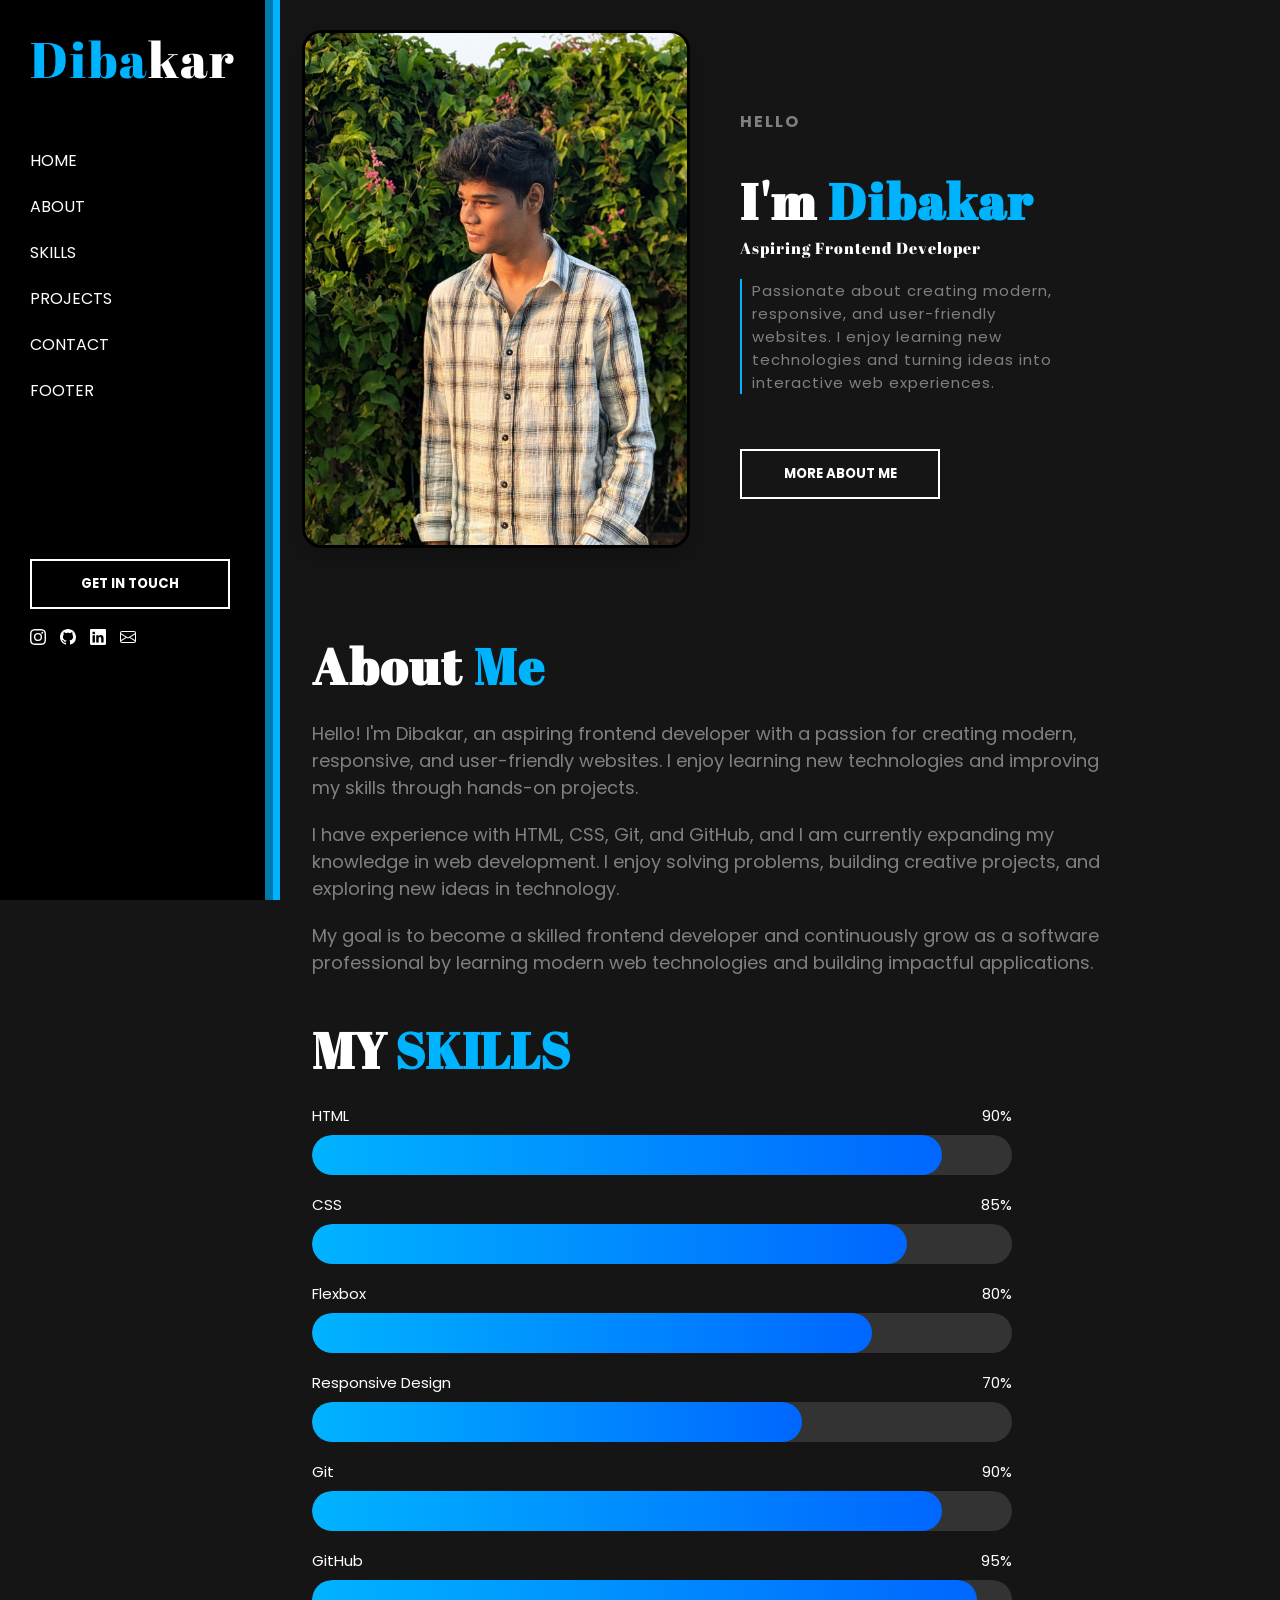
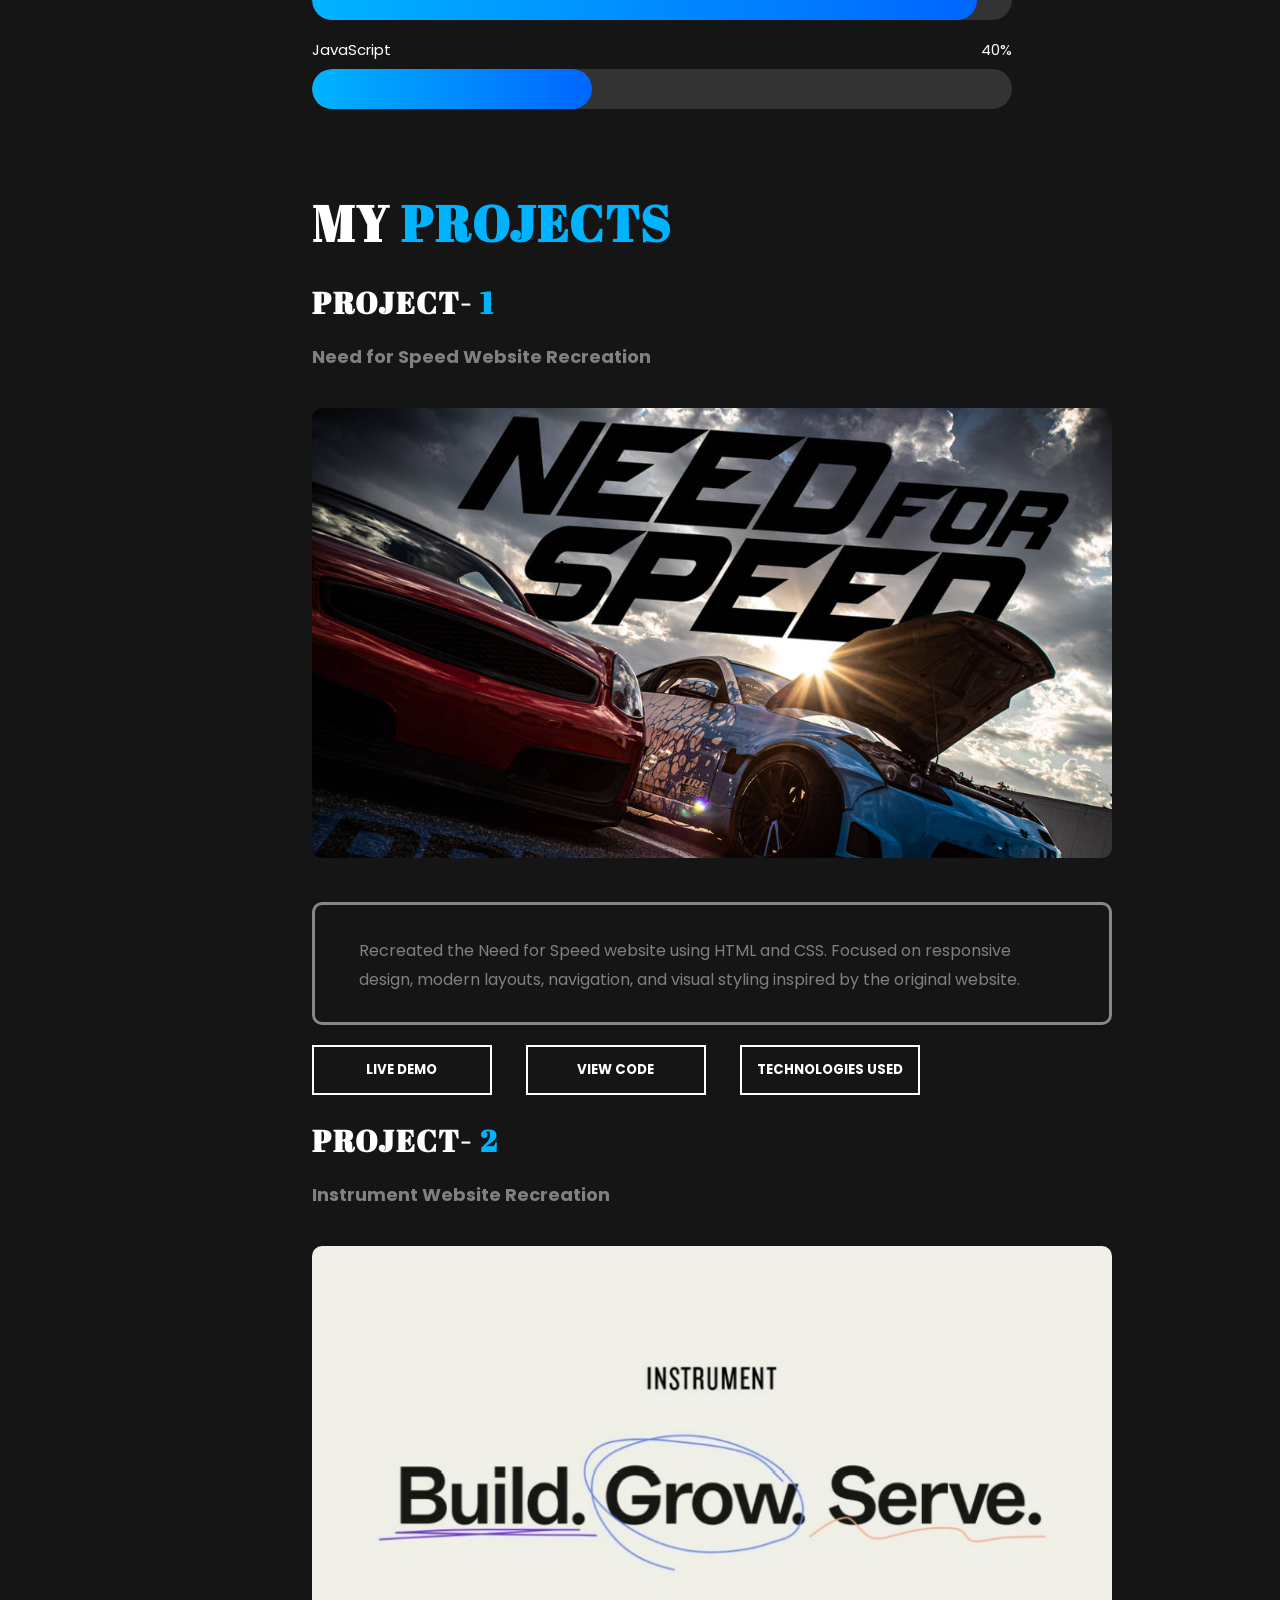
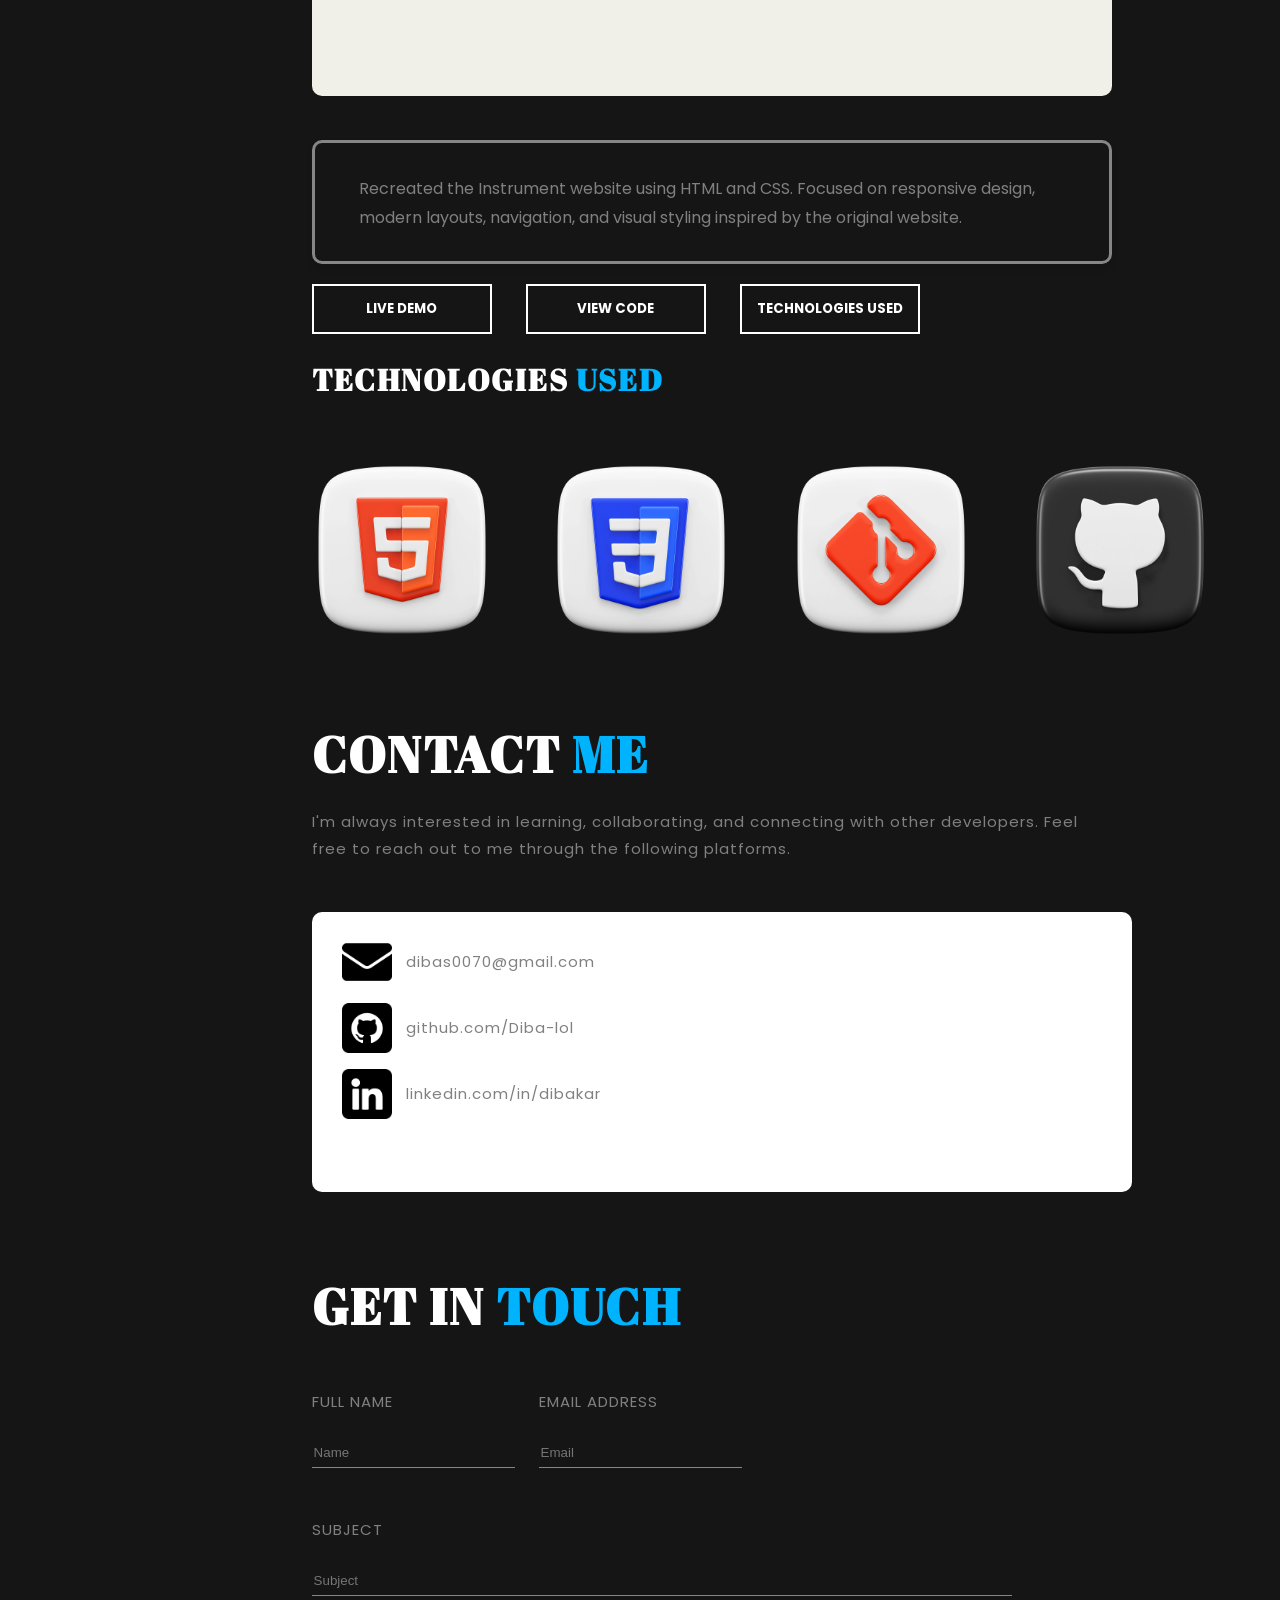
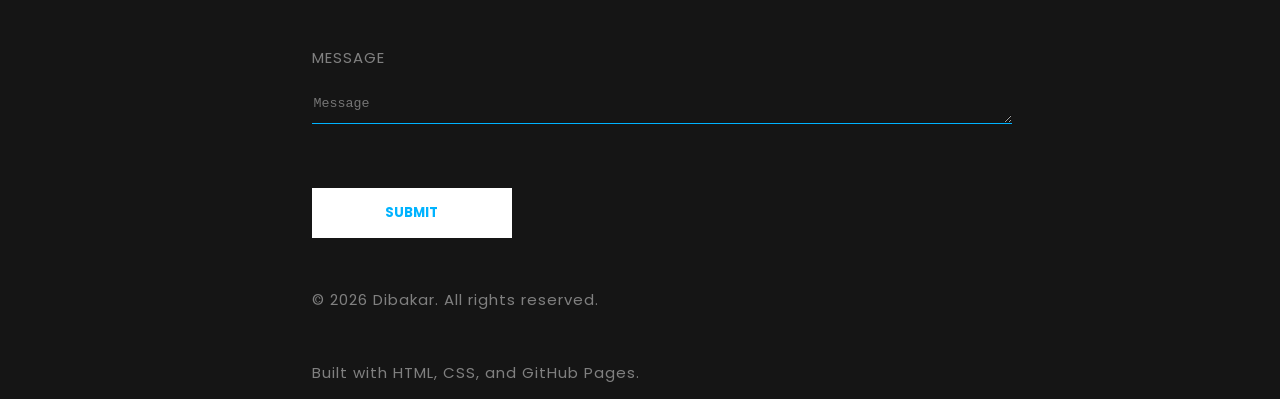
==== commit 532e9c70: "Modified My Portfolio" ====
--- a/portfolio.html
+++ b/portfolio.html
@@ -78,6 +78,31 @@
       const sidebar = document.getElementById('sideBar');
       sidebar.classList.toggle('open');
     }
+
+    const form = document.getElementById('contactForm');
+    const successMessage = document.getElementById('formSuccess');
+
+    if (form) {
+      form.addEventListener('submit', function (event) {
+        event.preventDefault();
+
+        const formData = new FormData(form);
+        const name = formData.get('name')?.toString().trim() || '';
+        const email = formData.get('email')?.toString().trim() || '';
+        const subject = formData.get('subject')?.toString().trim() || '';
+        const message = formData.get('message')?.toString().trim() || '';
+
+        if (!name || !email || !subject || !message) {
+          successMessage.textContent = 'Please fill in all fields before submitting.';
+          successMessage.style.color = 'red';
+          return;
+        }
+
+        successMessage.textContent = `Thanks ${name}! Your message has been received.`;
+        successMessage.style.color = 'rgb(0, 179, 255)';
+        form.reset();
+      });
+    }
   </script>
 
   <div id="about">
@@ -209,25 +234,28 @@
     </div>
   </section>
   <h1 class="contact" id="get in touch">GET IN <span style="color: rgb(0, 179, 255);">TOUCH</span></h1>
-  <div class="contact-form1">
-  <div>
-  <p class="contact-text">FULL NAME</p>
-  <input type="text" class="input-field1" placeholder="Name">
-  </div>
-  <div class="contact-form-group">
-  <p class="contact-text">EMAIL ADDRESS</p>
-  <input type="email" class="input-field1" placeholder="Email">
-  </div>
-  </div>
-  <div class="contact-form2">
-  <p class="contact-text">SUBJECT</p>
-  <input type="text" class="input-field2" placeholder="Subject">
-  </div>
-  <div class="contact-form3">
-  <p class="contact-text">MESSAGE</p>
-  <input type="text" class="input-field2" placeholder="Message">
-  </div>
-  <button class="submit-button">SUBMIT</button>
+  <form class="contact-form" id="contactForm">
+    <div class="contact-form1">
+      <div>
+        <p class="contact-text">FULL NAME</p>
+        <input type="text" class="input-field1" name="name" placeholder="Name" required>
+      </div>
+      <div class="contact-form-group">
+        <p class="contact-text">EMAIL ADDRESS</p>
+        <input type="email" class="input-field1" name="email" placeholder="Email" required>
+      </div>
+    </div>
+    <div class="contact-form2">
+      <p class="contact-text">SUBJECT</p>
+      <input type="text" class="input-field2" name="subject" placeholder="Subject" required>
+    </div>
+    <div class="contact-form3">
+      <p class="contact-text">MESSAGE</p>
+      <textarea class="input-field2" name="message" placeholder="Message" rows="4" required></textarea>
+    </div>
+    <button type="submit" class="submit-button">SUBMIT</button>
+    <p class="form-success" id="formSuccess"></p>
+  </form>
   <footer id="footer">
     <div class="footer-container">
       <p class="footer-text">© 2026 Dibakar. All rights reserved.</p>
